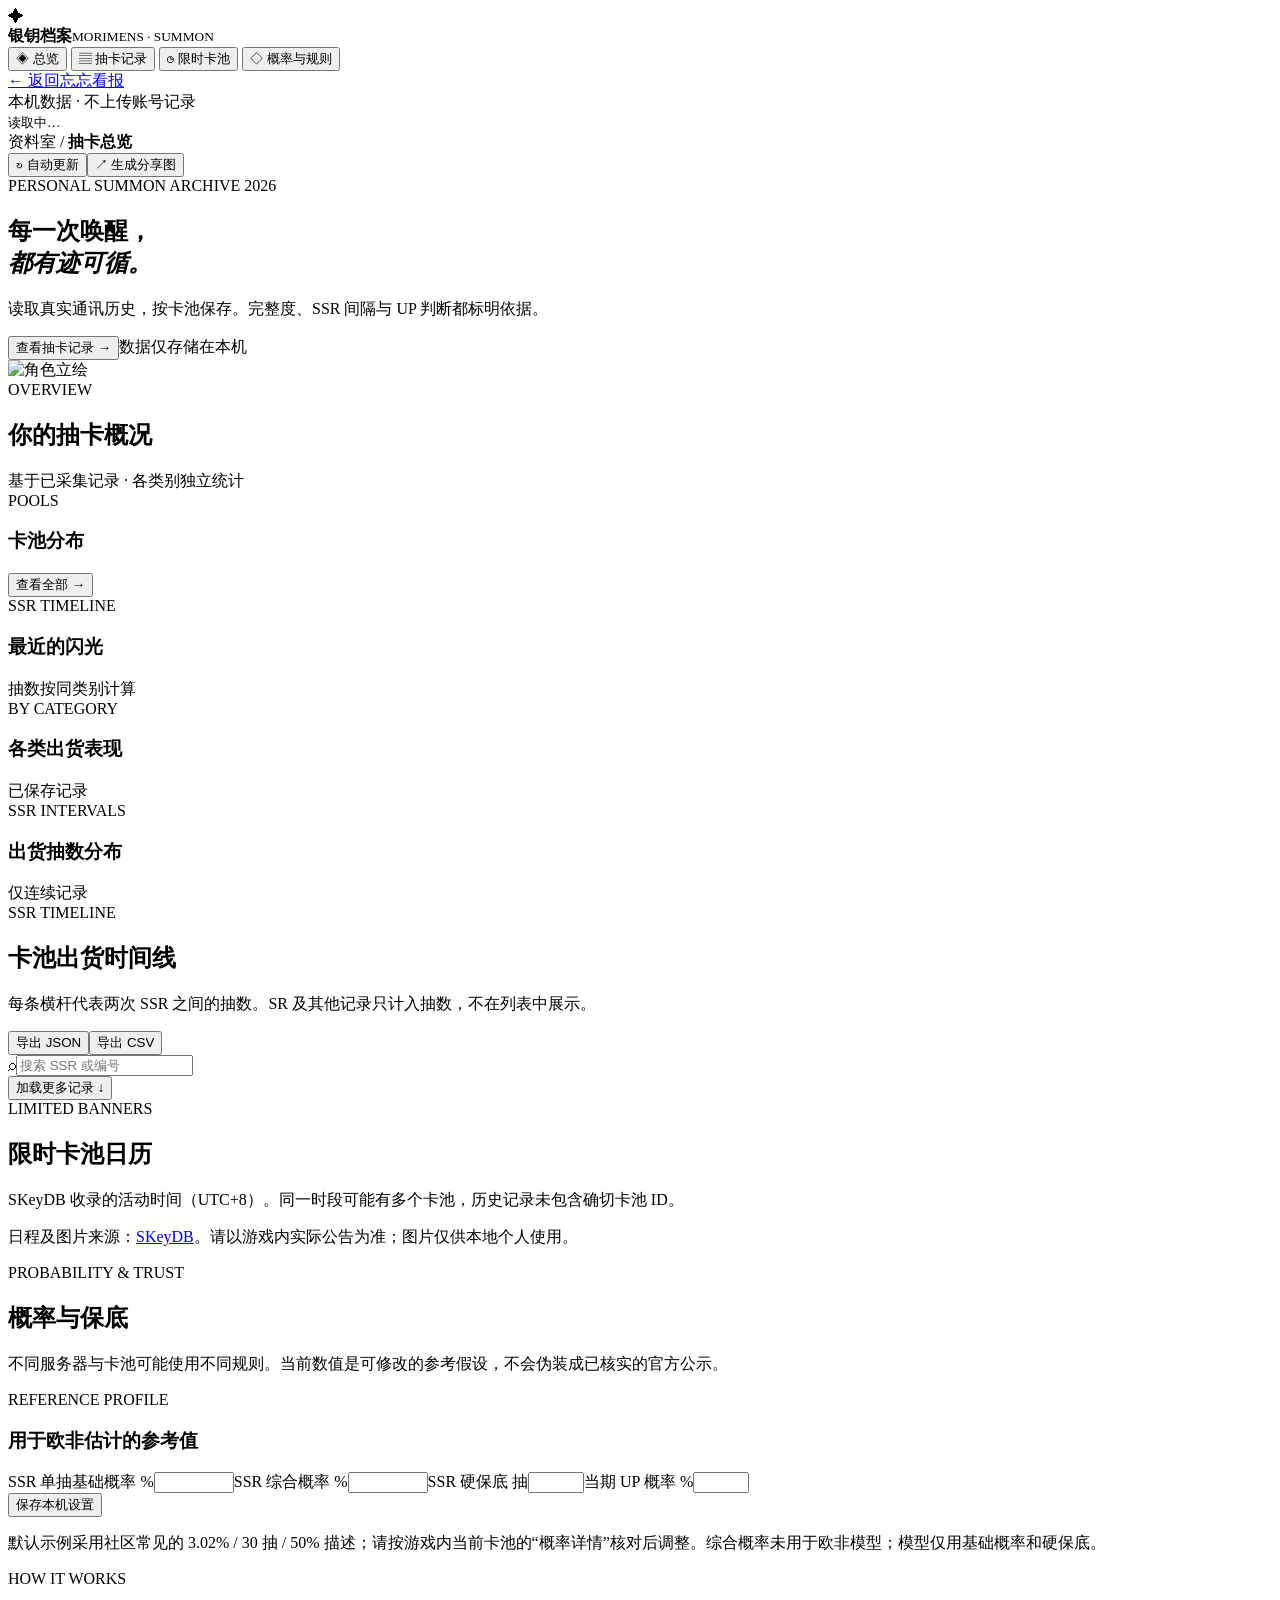
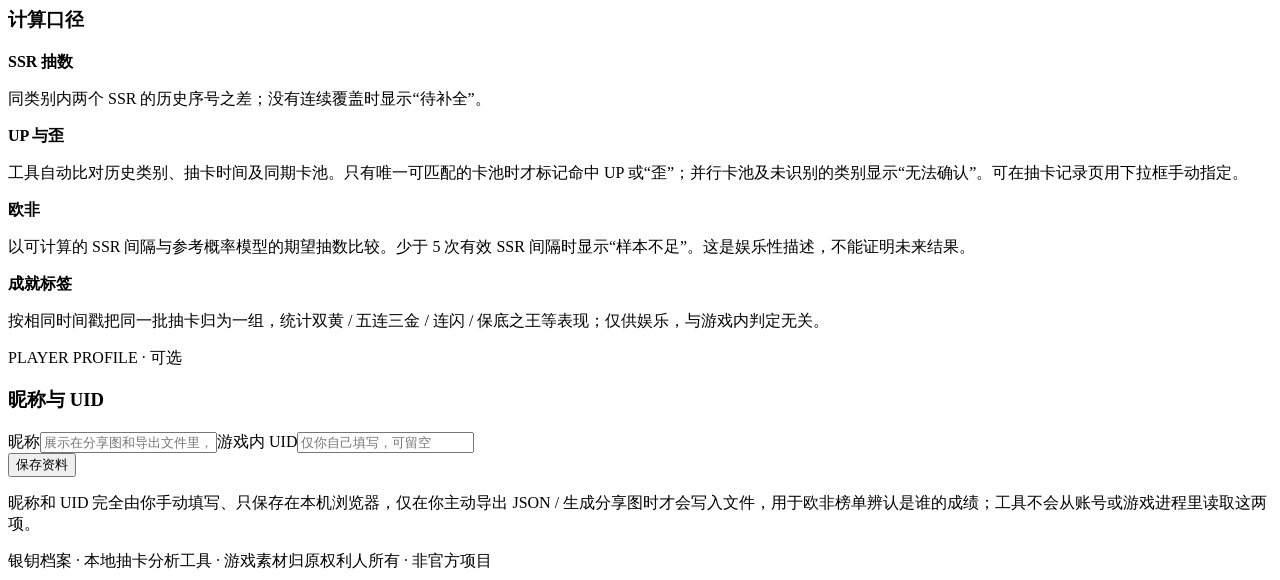
==== web/analyzer.html @ e72b0e45 "Add 忘忘看报 homepage, leaderboard, guide, and analyzer upgrades - New homepage (web/index.html) with fo" ====
<!doctype html>
<html lang="zh-CN">
<head>
  <meta charset="utf-8">
  <meta name="viewport" content="width=device-width, initial-scale=1">
  <meta name="theme-color" content="#101523">
  <title>银钥档案 · 忘却前夜抽卡分析</title>
  <link rel="stylesheet" href="/style.css">
</head>
<body>
  <div class="shell">
    <aside class="rail">
      <div class="brand"><span class="brand-mark">✦</span><div><strong>银钥档案</strong><small>MORIMENS · SUMMON</small></div></div>
      <nav aria-label="主导航">
        <button class="nav active" data-view="overview"><span>◈</span> 总览</button>
        <button class="nav" data-view="history"><span>▤</span> 抽卡记录</button>
        <button class="nav" data-view="banners"><span>◷</span> 限时卡池</button>
        <button class="nav" data-view="rules"><span>◇</span> 概率与规则</button>
      </nav>
      <a class="nav home-link" href="/index.html">← 返回忘忘看报</a>
      <div class="rail-bottom"><span class="status-dot"></span> 本机数据 · 不上传账号记录<br><small id="sync-time">读取中…</small></div>
    </aside>
    <main>
      <header class="topbar"><div class="crumb">资料室 <span>/</span> <b id="view-name">抽卡总览</b></div><div class="top-actions"><button class="ghost" id="refresh">↻ 自动更新</button><button class="primary" id="share">↗ 生成分享图</button></div></header>
      <section class="view active" id="overview">
        <div class="hero"><div class="hero-copy"><div class="eyebrow">PERSONAL SUMMON ARCHIVE <span class="line"></span> 2026</div><h1>每一次唤醒，<br><em>都有迹可循。</em></h1><p>读取真实通讯历史，按卡池保存。完整度、SSR 间隔与 UP 判断都标明依据。</p><div class="hero-actions"><button class="primary" id="go-history">查看抽卡记录 <span>→</span></button><span>数据仅存储在本机</span></div></div><div class="hero-art"><div class="halo"></div><img id="hero-portrait" alt="角色立绘"></div></div>
        <div class="notice" id="coverage-notice"></div>
        <div class="badge-row" id="achievement-badges"></div>
        <div class="section-head"><div><span class="kicker">OVERVIEW</span><h2>你的抽卡概况</h2></div><span class="subtle">基于已采集记录 · 各类别独立统计</span></div>
        <div class="stat-grid" id="stats"></div>
        <div class="dashboard-grid"><section class="panel"><div class="panel-head"><div><span class="kicker">POOLS</span><h3>卡池分布</h3></div><button class="text-button" data-target="history">查看全部 →</button></div><div id="pool-bars"></div></section><section class="panel"><div class="panel-head"><div><span class="kicker">SSR TIMELINE</span><h3>最近的闪光</h3></div><span class="subtle">抽数按同类别计算</span></div><div id="recent-ssr"></div></section></div>
        <div class="dashboard-grid"><section class="panel"><div class="panel-head"><div><span class="kicker">BY CATEGORY</span><h3>各类出货表现</h3></div><span class="subtle">已保存记录</span></div><div id="category-analysis"></div></section><section class="panel"><div class="panel-head"><div><span class="kicker">SSR INTERVALS</span><h3>出货抽数分布</h3></div><span class="subtle">仅连续记录</span></div><div id="interval-analysis"></div></section></div>
      </section>
      <section class="view" id="history">
        <div class="page-title"><div><span class="kicker">SSR TIMELINE</span><h1>卡池出货时间线</h1><p>每条横杆代表两次 SSR 之间的抽数。SR 及其他记录只计入抽数，不在列表中展示。</p></div><div class="export-row"><button class="ghost" id="export-json">导出 JSON</button><button class="ghost" id="export-csv">导出 CSV</button></div></div>
        <div class="filter-row"><div class="tabs" id="pool-tabs"></div><label class="search"><span>⌕</span><input id="search" placeholder="搜索 SSR 或编号"></label></div>
        <div class="history-summary" id="history-summary"></div>
        <div class="record-list" id="records"></div><button class="more" id="load-more">加载更多记录 ↓</button>
      </section>
      <section class="view" id="banners">
        <div class="page-title"><div><span class="kicker">LIMITED BANNERS</span><h1>限时卡池日历</h1><p>SKeyDB 收录的活动时间（UTC+8）。同一时段可能有多个卡池，历史记录未包含确切卡池 ID。</p></div></div>
        <div class="banner-grid" id="banner-grid"></div>
        <p class="source-note">日程及图片来源：<a href="https://github.com/dansa/SKeyDB" target="_blank" rel="noreferrer">SKeyDB</a>。请以游戏内实际公告为准；图片仅供本地个人使用。</p>
      </section>
      <section class="view" id="rules">
        <div class="page-title"><div><span class="kicker">PROBABILITY & TRUST</span><h1>概率与保底</h1><p>不同服务器与卡池可能使用不同规则。当前数值是可修改的参考假设，不会伪装成已核实的官方公示。</p></div></div>
        <div class="rules-grid"><section class="panel rule-panel"><span class="kicker">REFERENCE PROFILE</span><h3>用于欧非估计的参考值</h3><div class="field-grid"><label>SSR 单抽基础概率 <span>%</span><input id="base-rate" type="number" min="0.01" max="100" step="0.01"></label><label>SSR 综合概率 <span>%</span><input id="combined-rate" type="number" min="0.01" max="100" step="0.01"></label><label>SSR 硬保底 <span>抽</span><input id="hard-pity" type="number" min="1" max="500" step="1"></label><label>当期 UP 概率 <span>%</span><input id="up-rate" type="number" min="0" max="100" step="1"></label></div><button class="primary" id="save-rules">保存本机设置</button><p class="source-note">默认示例采用社区常见的 3.02% / 30 抽 / 50% 描述；请按游戏内当前卡池的“概率详情”核对后调整。综合概率未用于欧非模型；模型仅用基础概率和硬保底。</p></section><section class="panel"><span class="kicker">HOW IT WORKS</span><h3>计算口径</h3><div class="explain"><b>SSR 抽数</b><p>同类别内两个 SSR 的历史序号之差；没有连续覆盖时显示“待补全”。</p><b>UP 与歪</b><p>工具自动比对历史类别、抽卡时间及同期卡池。只有唯一可匹配的卡池时才标记命中 UP 或“歪”；并行卡池及未识别的类别显示“无法确认”。可在抽卡记录页用下拉框手动指定。</p><b>欧非</b><p>以可计算的 SSR 间隔与参考概率模型的期望抽数比较。少于 5 次有效 SSR 间隔时显示“样本不足”。这是娱乐性描述，不能证明未来结果。</p><b>成就标签</b><p>按相同时间戳把同一批抽卡归为一组，统计双黄 / 五连三金 / 连闪 / 保底之王等表现；仅供娱乐，与游戏内判定无关。</p></div></section></div>
        <div class="profile-panel"><section class="panel rule-panel"><span class="kicker">PLAYER PROFILE · 可选</span><h3>昵称与 UID</h3><div class="profile-row"><label>昵称<input id="profile-nickname" placeholder="展示在分享图和导出文件里，可留空"></label><label>游戏内 UID<input id="profile-uid" placeholder="仅你自己填写，可留空"></label></div><button class="primary" id="save-profile">保存资料</button><p class="source-note">昵称和 UID 完全由你手动填写、只保存在本机浏览器，仅在你主动导出 JSON / 生成分享图时才会写入文件，用于欧非榜单辨认是谁的成绩；工具不会从账号或游戏进程里读取这两项。</p></section></div>
      </section>
      <footer>银钥档案 · 本地抽卡分析工具 <span>·</span> 游戏素材归原权利人所有 <span>·</span> 非官方项目</footer>
    </main>
  </div>
  <div class="modal-overlay" id="update-modal" hidden><div class="update-modal" role="dialog" aria-modal="true" aria-labelledby="update-title"><button class="modal-close" id="close-update" aria-label="关闭">×</button><span class="kicker">DATA SYNC</span><h2 id="update-title">自动更新抽卡记录</h2><p class="modal-intro">工具会查询当前游戏会话并补取缺失页面，每页立即保存。如果本次登录材料已从内存释放，可先点击“等待重新登录”，再重启游戏一次；工具检测到新会话后会自动查询。</p><div class="progress-track"><div id="progress-fill"></div></div><div class="progress-line"><b id="progress-text">准备就绪</b><span id="progress-number">—</span></div><div class="progress-coverage" id="progress-coverage"></div><div class="progress-log" id="progress-log"></div><div class="modal-actions"><button class="ghost" id="cancel-update">关闭</button><button class="ghost" id="wait-update">等待重新登录</button><button class="primary" id="start-update">开始更新</button></div></div></div>
  <script src="/app.js" defer></script>
</body>
</html>
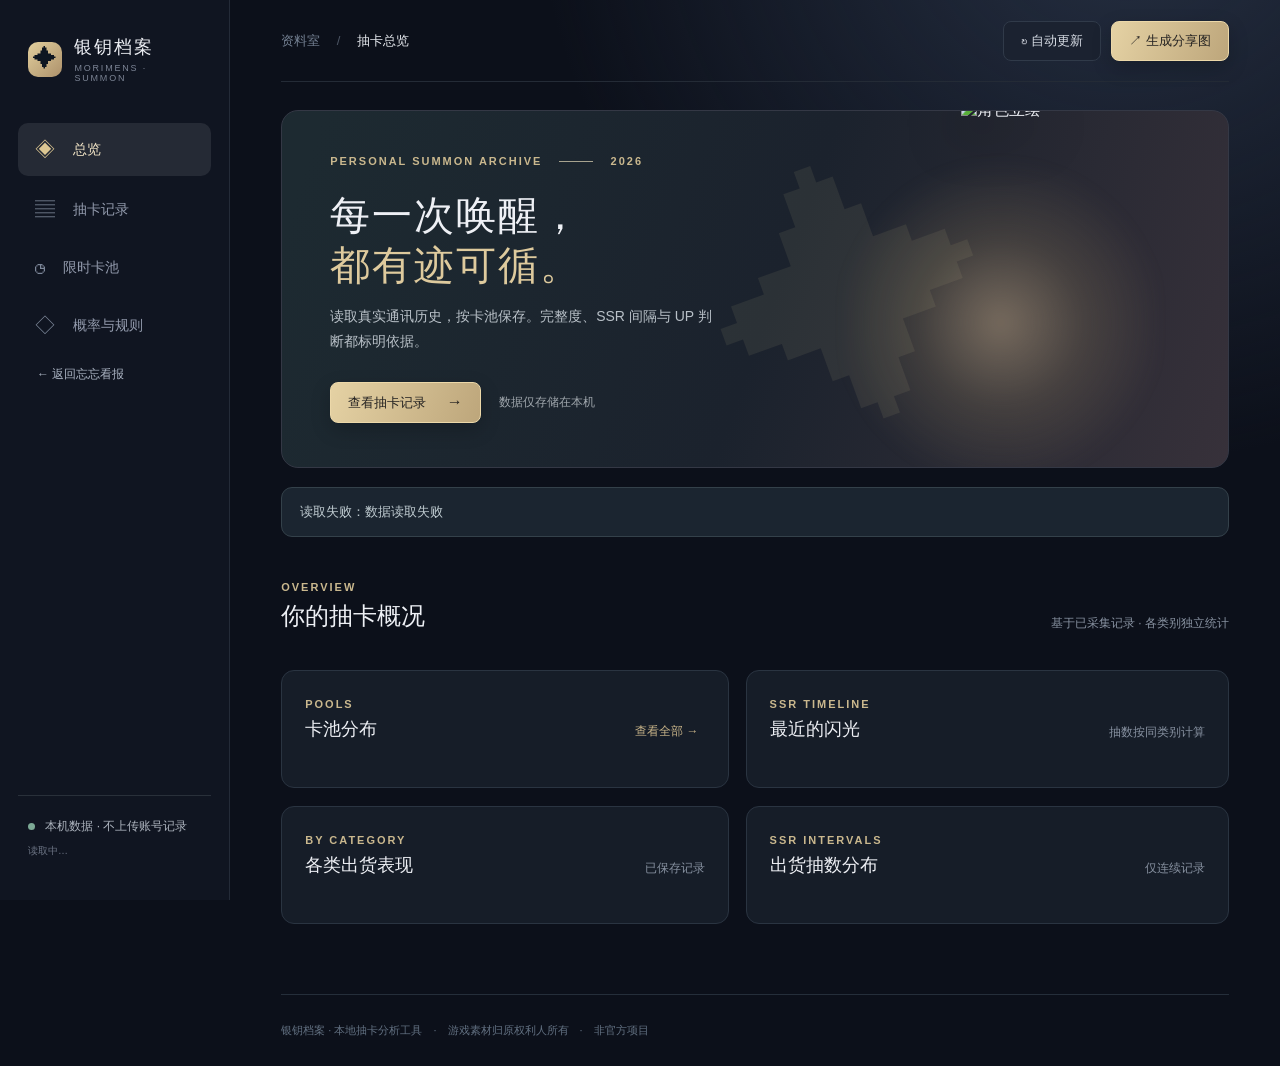
==== commit 61664fa6: "Fix unstyled GitHub Pages deployment; drop a line of copy GitHub Pages serves this repo at /morimens" ====
--- a/web/analyzer.html
+++ b/web/analyzer.html
@@ -4,8 +4,9 @@
   <meta charset="utf-8">
   <meta name="viewport" content="width=device-width, initial-scale=1">
   <meta name="theme-color" content="#101523">
+  <link rel="icon" href="data:image/svg+xml,%3Csvg xmlns=%27http://www.w3.org/2000/svg%27 viewBox=%270 0 32 32%27%3E%3Crect width=%2732%27 height=%2732%27 rx=%278%27 fill=%27%230e1621%27/%3E%3Ctext x=%2716%27 y=%2723%27 font-size=%2720%27 text-anchor=%27middle%27 fill=%27%23e2cf9d%27%3E%E2%9C%A6%3C/text%3E%3C/svg%3E">
   <title>银钥档案 · 忘却前夜抽卡分析</title>
-  <link rel="stylesheet" href="/style.css">
+  <link rel="stylesheet" href="style.css">
 </head>
 <body>
   <div class="shell">
@@ -17,7 +18,7 @@
         <button class="nav" data-view="banners"><span>◷</span> 限时卡池</button>
         <button class="nav" data-view="rules"><span>◇</span> 概率与规则</button>
       </nav>
-      <a class="nav home-link" href="/index.html">← 返回忘忘看报</a>
+      <a class="nav home-link" href="index.html">← 返回忘忘看报</a>
       <div class="rail-bottom"><span class="status-dot"></span> 本机数据 · 不上传账号记录<br><small id="sync-time">读取中…</small></div>
     </aside>
     <main>
@@ -51,6 +52,6 @@
     </main>
   </div>
   <div class="modal-overlay" id="update-modal" hidden><div class="update-modal" role="dialog" aria-modal="true" aria-labelledby="update-title"><button class="modal-close" id="close-update" aria-label="关闭">×</button><span class="kicker">DATA SYNC</span><h2 id="update-title">自动更新抽卡记录</h2><p class="modal-intro">工具会查询当前游戏会话并补取缺失页面，每页立即保存。如果本次登录材料已从内存释放，可先点击“等待重新登录”，再重启游戏一次；工具检测到新会话后会自动查询。</p><div class="progress-track"><div id="progress-fill"></div></div><div class="progress-line"><b id="progress-text">准备就绪</b><span id="progress-number">—</span></div><div class="progress-coverage" id="progress-coverage"></div><div class="progress-log" id="progress-log"></div><div class="modal-actions"><button class="ghost" id="cancel-update">关闭</button><button class="ghost" id="wait-update">等待重新登录</button><button class="primary" id="start-update">开始更新</button></div></div></div>
-  <script src="/app.js" defer></script>
+  <script src="app.js" defer></script>
 </body>
 </html>
--- a/web/style.css
+++ b/web/style.css
@@ -0,0 +1,79 @@
+:root{font-family:'Microsoft YaHei UI','PingFang SC','Segoe UI',sans-serif;color:#eef0f5;background:#0c101a;font-synthesis:none}*{box-sizing:border-box}body{margin:0;background:radial-gradient(circle at 88% -12%,#263043 0,transparent 36%),#0c101a}button,input{font:inherit}button{cursor:pointer}a{color:#c5b38d;text-decoration:none}.shell{min-height:100vh;display:grid;grid-template-columns:230px minmax(0,1fr)}.rail{background:#101521;border-right:1px solid #242b38;display:flex;flex-direction:column;padding:30px 18px;position:sticky;top:0;height:100vh}.brand{display:flex;align-items:center;gap:12px;padding:5px 10px 40px}.brand-mark{height:35px;width:35px;display:grid;place-items:center;color:#0e1621;background:linear-gradient(135deg,#e2cf9d,#ad916b);border-radius:10px;font-size:24px}.brand strong{font-size:18px;letter-spacing:2px}.brand small{display:block;color:#7d8596;font-size:9px;letter-spacing:1.8px;margin-top:4px}.rail nav{display:grid;gap:7px}.nav{width:100%;text-align:left;padding:13px 17px;border:0;border-radius:10px;background:transparent;color:#939bad;font-size:14px}.nav span{font-size:20px;vertical-align:-2px;margin-right:14px;color:#7c8799}.nav:hover,.nav.active{background:#252a35;color:#f1e4c6}.nav.active span{color:#ddc792}.rail-bottom{margin-top:auto;padding:18px 10px 8px;color:#adb4be;font-size:12px;line-height:2;border-top:1px solid #29303a}.rail-bottom small{color:#6c7484}.status-dot{display:inline-block;width:7px;height:7px;background:#7ca995;border-radius:50%;margin-right:7px}main{padding:0 clamp(24px,4vw,72px);min-width:0;max-width:1800px;width:100%}.topbar{height:82px;display:flex;justify-content:space-between;align-items:center;border-bottom:1px solid #242b36}.crumb{font-size:13px;color:#748092}.crumb span{margin:0 13px;color:#4d5665}.crumb b{color:#e5e8ed;font-weight:500}.top-actions,.export-row{display:flex;gap:10px}.ghost,.primary{border-radius:8px;padding:10px 17px;font-size:13px;font-weight:600}.ghost{background:#1b2230;color:#d8dde5;border:1px solid #303a49}.ghost:hover{border-color:#9b8a68}.primary{color:#252322;background:linear-gradient(110deg,#e5d2a4,#bda67b);border:1px solid #ecd8a9;box-shadow:0 7px 20px #0003}.primary:hover{filter:brightness(1.08)}.view{display:none;padding-bottom:20px}.view.active{display:block}.hero{min-height:358px;border:1px solid #343845;border-radius:17px;margin-top:28px;background:linear-gradient(110deg,#1d2a31 4%,#1b222d 52%,#37313a 100%);display:flex;position:relative;overflow:hidden}.hero:after{content:'✦';position:absolute;right:24%;top:34px;color:#c7b98b18;font-size:280px;transform:rotate(-20deg)}.hero-copy{padding:44px 0 38px 48px;z-index:2;width:62%}.eyebrow,.kicker{color:#cab88e;font-size:11px;letter-spacing:2px;font-weight:700}.eyebrow .line{display:inline-block;width:34px;height:1px;background:#a7a38f;margin:0 12px 3px}.hero h1{font-size:clamp(32px,3.1vw,52px);line-height:1.25;letter-spacing:2px;margin:24px 0 13px;font-weight:700}.hero h1 em{color:#deca9d;font-style:normal}.hero p{color:#b9c1c8;font-size:14px;line-height:1.8;max-width:390px}.hero-actions{display:flex;align-items:center;gap:18px;margin-top:27px}.hero-actions span{color:#a0a7ad;font-size:12px}.hero-actions .primary span{font-size:16px;color:inherit;margin-left:17px}.hero-art{position:absolute;right:5%;bottom:-22%;width:38%;height:125%;display:grid;place-items:end center}.hero-art .halo{position:absolute;inset:11% 7%;background:radial-gradient(circle,#bca48388 0,#ab946935 36%,transparent 70%);filter:blur(8px)}.hero-art img{height:100%;max-width:100%;object-fit:contain;position:relative;filter:drop-shadow(0 15px 25px #000a)}.notice{margin:19px 0 34px;background:#1b2530;border:1px solid #34414a;border-radius:11px;padding:13px 18px;color:#bfcbd0;font-size:13px;line-height:1.7}.notice b{color:#e6d39f}.section-head,.panel-head{display:flex;justify-content:space-between;align-items:end}.section-head{margin-bottom:20px}.section-head h2,.panel h3{margin:5px 0 0}.section-head h2{font-size:24px}.subtle{font-size:12px;color:#8791a0}.stat-grid{display:grid;grid-template-columns:repeat(4,1fr);gap:14px}.stat{background:#171e29;border:1px solid #2a3441;border-radius:13px;padding:21px 22px;min-height:136px}.stat .label{font-size:12px;color:#9aa5b5}.stat strong{display:block;font-size:30px;margin:10px 0 2px;letter-spacing:1px}.stat strong.gold{color:#e0c894}.stat small{font-size:11px;color:#7e8b9d}.dashboard-grid{display:grid;grid-template-columns:1fr 1.08fr;gap:17px;margin-top:18px}.panel{background:#161d28;border:1px solid #2a3441;border-radius:13px;padding:23px}.panel h3{font-size:18px}.panel-head{margin-bottom:23px}.text-button{background:none;border:0;color:#c7b388;font-size:12px}.pool-row{display:grid;grid-template-columns:105px 1fr 42px;gap:12px;align-items:center;margin:0 0 18px;font-size:12px;color:#b5bdc8}.pool-row .bar{height:9px;background:#29313d;border-radius:10px;overflow:hidden}.pool-row .fill{height:100%;border-radius:10px;background:linear-gradient(90deg,#ac9978,#e0cb9e)}.pool-row .fill.unknown{background:#687f91}.pool-row b{text-align:right;color:#e3e7eb}.ssr-mini{display:flex;align-items:center;gap:13px;padding:11px 0;border-top:1px solid #2a3340}.ssr-mini:first-child{border-top:0}.ssr-mini img,.record img{height:42px;width:42px;border-radius:8px;object-fit:cover;background:#2a3540}.ssr-mini .info{flex:1}.ssr-mini b{font-size:13px}.ssr-mini small{display:block;color:#8993a2;font-size:11px;margin-top:4px}.pill{font-size:11px;padding:5px 8px;border-radius:6px;background:#3b3340;color:#e1c693;white-space:nowrap}.pill.up{background:#2c443c;color:#a9dfc2}.pill.off{background:#4c2f3a;color:#f0a6b1}.pill.muted{background:#2b3340;color:#a7b0be}.page-title{display:flex;justify-content:space-between;align-items:end;margin:37px 0 26px;gap:20px}.page-title h1{font-size:33px;margin:8px 0}.page-title p{color:#98a4b0;font-size:13px;margin:0;line-height:1.6}.filter-row{display:flex;gap:15px;align-items:center;flex-wrap:wrap;border-bottom:1px solid #303843;padding-bottom:17px}.tabs{display:flex;gap:7px;flex-wrap:wrap}.tabs button{border:1px solid #313a46;color:#aeb6c1;background:#171f2a;border-radius:8px;padding:8px 12px;font-size:12px}.tabs button.active{background:#d3bf91;color:#202632;border-color:#d3bf91}.search{display:flex;align-items:center;gap:7px;padding:8px 11px;border:1px solid #303a46;background:#171f2a;border-radius:8px;margin-left:auto}.search span{font-size:18px;color:#a3afbe}.search input{border:0;outline:0;background:none;color:#f0f2f5;width:190px;font-size:12px}.check{white-space:nowrap;color:#aeb7c2;font-size:12px}.check input{accent-color:#c7b387}.history-summary{display:flex;gap:16px;color:#9ba7b4;font-size:12px;margin:18px 0}.history-summary b{color:#e6d29f}.record-list{display:grid;gap:9px}.record{background:#171e29;border:1px solid #2a3440;border-radius:10px;padding:13px 17px;display:flex;align-items:center;gap:14px}.record.ssr{border-color:#665840;background:linear-gradient(100deg,#262833,#181f2a 65%)}.record .record-name{min-width:125px;flex:1}.record .record-name b{display:block;font-size:14px}.record .record-name small{display:block;font-size:11px;color:#8995a3;margin-top:4px}.record .record-meta{font-size:12px;color:#9ca8b5;min-width:155px}.record .record-meta b{color:#dec895}.record .record-date{font-size:11px;color:#8e99a6;min-width:138px;text-align:right}.record select{background:#232d3a;border:1px solid #3d4854;border-radius:7px;color:#d4dce5;font-size:11px;padding:6px;max-width:178px}.more{display:block;margin:22px auto;padding:10px 30px;border:1px solid #39424e;border-radius:8px;background:#1c2430;color:#c7ced6}.more[hidden]{display:none}.banner-grid{display:grid;grid-template-columns:repeat(3,minmax(0,1fr));gap:14px}.banner-card{background:#171e29;border:1px solid #2e3745;border-radius:13px;padding:20px;min-height:173px}.banner-card.live{border-color:#9d8765;background:linear-gradient(120deg,#292a2f,#171e29 80%)}.banner-card .banner-top{display:flex;justify-content:space-between;align-items:center}.banner-card h3{font-size:17px;margin:14px 0 8px}.banner-card p{font-size:12px;color:#aab5c0;margin:5px 0;line-height:1.5}.banner-card .dates{color:#ddc79a;font-size:12px;margin-top:15px}.banner-card .duration{font-size:11px;color:#8b99aa;margin-top:5px}.source-note{color:#8491a0;font-size:12px;line-height:1.7;margin-top:19px}.rules-grid{display:grid;grid-template-columns:1.1fr .9fr;gap:16px}.rule-panel h3{margin-bottom:21px}.field-grid{display:grid;grid-template-columns:1fr 1fr;gap:17px}.field-grid label{font-size:12px;color:#acb7c4;position:relative}.field-grid label span{float:right}.field-grid input{display:block;width:100%;background:#202936;border:1px solid #3a4551;border-radius:8px;color:#eee;padding:11px;margin-top:8px}.rule-panel .primary{margin-top:23px}.explain b{font-size:13px;color:#e5cf9e}.explain p{font-size:12px;color:#a3afbd;line-height:1.75;margin:8px 0 18px}footer{border-top:1px solid #252e3a;color:#627081;font-size:11px;padding:28px 0;margin-top:50px}footer span{margin:0 8px}.empty{color:#8693a3;font-size:13px;padding:26px 0}
+.home-link{display:block;margin:4px 2px 18px;padding:10px 17px;font-size:12px;color:#aab3c2}
+.home-link:hover{color:#e6d39f}
+.row-controls{display:flex;align-items:center;gap:10px}
+.row-controls input[type=checkbox]{width:16px;height:16px;accent-color:#c7b387;cursor:pointer}
+.row-controls select{background:#232d3a;border:1px solid #3d4854;border-radius:7px;color:#d4dce5;font-size:11px;padding:6px 8px;max-width:150px}
+.ssr-row.excluded{opacity:.42}
+.ssr-row.excluded .ssr-row-top b:after{content:' (已排除)';color:#8691a0;font-weight:400;font-size:11px}
+.badge-row{display:flex;flex-wrap:wrap;gap:9px;margin:14px 0 6px}
+.badge{display:inline-flex;align-items:center;gap:6px;padding:8px 14px;border-radius:999px;background:linear-gradient(110deg,#3a2f22,#241d16);border:1px solid #6a5636;color:#f0d9a0;font-size:12px;font-weight:600}
+.badge span{font-size:14px}
+.profile-panel{margin-top:16px}
+.profile-row{display:grid;grid-template-columns:1fr 1fr;gap:17px;margin-bottom:14px}
+.profile-row label{font-size:12px;color:#acb7c4}
+.profile-row input{display:block;width:100%;background:#202936;border:1px solid #3a4551;border-radius:8px;color:#eee;padding:11px;margin-top:8px}
+/* ---- 忘忘看报 homepage ---- */
+body.site-home,body.site-board,body.site-guide{background:#0c101a}
+.site-shell{max-width:1180px;margin:0 auto;padding:0 clamp(20px,4vw,48px) 60px}
+.site-top{display:flex;align-items:center;justify-content:space-between;padding:30px 0 10px}
+.site-brand{display:flex;align-items:center;gap:12px}
+.site-brand .brand-mark{height:38px;width:38px;display:grid;place-items:center;color:#0e1621;background:linear-gradient(135deg,#e2cf9d,#ad916b);border-radius:11px;font-size:24px}
+.site-brand strong{font-size:19px;letter-spacing:2px;display:block}
+.site-brand small{color:#7d8596;font-size:10px;letter-spacing:1.6px}
+.site-nav{display:flex;gap:22px;font-size:13px}
+.site-nav a{color:#9aa5b5}
+.site-nav a:hover,.site-nav a.active{color:#e6d39f}
+.site-hero{margin-top:26px;padding:56px 50px;border-radius:20px;border:1px solid #343845;background:linear-gradient(120deg,#1d2a31 0,#1b222d 55%,#37313a 100%);position:relative;overflow:hidden}
+.site-hero:after{content:'✦';position:absolute;right:6%;top:-10px;color:#c7b98b18;font-size:260px;transform:rotate(-18deg)}
+.site-hero .eyebrow{color:#cab88e;font-size:12px;letter-spacing:3px;font-weight:700}
+.site-hero h1{font-size:clamp(30px,4vw,48px);margin:18px 0 14px;line-height:1.3}
+.site-hero h1 em{color:#deca9d;font-style:normal}
+.site-hero p{color:#b9c1c8;font-size:14px;line-height:1.85;max-width:620px;position:relative;z-index:2}
+.card-grid{display:grid;grid-template-columns:repeat(2,1fr);gap:18px;margin-top:34px}
+.entry-card{background:#161d28;border:1px solid #2a3441;border-radius:16px;padding:28px;display:flex;flex-direction:column;gap:14px;transition:border-color .15s}
+.entry-card:hover{border-color:#9b8a68}
+.entry-card .entry-icon{height:46px;width:46px;border-radius:12px;display:grid;place-items:center;font-size:22px;background:linear-gradient(135deg,#e2cf9d,#ad916b);color:#1a1510}
+.entry-card h3{margin:0;font-size:19px}
+.entry-card p{margin:0;color:#9aa5b5;font-size:13px;line-height:1.7;flex:1}
+.entry-card .entry-action{align-self:flex-start;border-radius:8px;padding:10px 18px;font-size:13px;font-weight:600;color:#252322;background:linear-gradient(110deg,#e5d2a4,#bda67b);border:1px solid #ecd8a9}
+.entry-card .entry-action.ghost{color:#d8dde5;background:#1b2230;border:1px solid #303a49}
+.privacy-band{margin-top:40px;padding:24px 28px;border-radius:14px;border:1px solid #34414a;background:#141a24;display:flex;gap:18px;align-items:flex-start}
+.privacy-band .mark{font-size:26px;color:#9fd8b2}
+.privacy-band h3{margin:0 0 8px;font-size:15px;color:#e6d39f}
+.privacy-band p{margin:0;color:#b9c3cc;font-size:13px;line-height:1.8}
+.site-footer{margin-top:50px;color:#627081;font-size:11px;border-top:1px solid #252e3a;padding:26px 0}
+.import-drop{border:1px dashed #3a4551;border-radius:14px;padding:34px;text-align:center;color:#9aa5b5;font-size:13px;margin-top:16px}
+.import-drop input{display:none}
+.import-drop label{display:inline-block;padding:10px 20px;border-radius:8px;background:linear-gradient(110deg,#e5d2a4,#bda67b);color:#252322;font-weight:600;cursor:pointer;margin-top:12px}
+/* ---- 榜单 leaderboard ---- */
+.board-toolbar{display:flex;gap:14px;align-items:center;margin:26px 0;flex-wrap:wrap}
+.board-table{width:100%;border-collapse:collapse;margin-top:18px;background:#161d28;border:1px solid #2a3441;border-radius:14px;overflow:hidden}
+.board-table th,.board-table td{padding:14px 16px;text-align:left;font-size:13px;border-bottom:1px solid #232c38}
+.board-table th{color:#9aa5b5;font-size:11px;letter-spacing:1px;text-transform:uppercase;background:#141a24}
+.board-table tr:last-child td{border-bottom:0}
+.board-table td.rank{font-weight:700;color:#e0c894;width:60px}
+.board-table td.rank.top1{color:#ffd77a}
+.board-table td.player b{display:block}
+.board-table td.player small{color:#8993a2}
+.board-table .tagcell{display:flex;flex-wrap:wrap;gap:6px}
+.board-table .tagcell span{background:#242c38;border-radius:999px;padding:4px 9px;font-size:11px;color:#cdd6e0}
+.board-empty{padding:40px;text-align:center;color:#8693a3;border:1px dashed #303a46;border-radius:14px;margin-top:20px}
+.board-remove{background:none;border:0;color:#a0a7ad;cursor:pointer;font-size:12px}
+.board-remove:hover{color:#f0a6b1}
+/* ---- 教程 guide ---- */
+.guide-body{margin-top:26px;display:grid;gap:20px}
+.guide-section{background:#161d28;border:1px solid #2a3441;border-radius:14px;padding:26px 30px}
+.guide-section h2{margin-top:0;font-size:19px;color:#f0d9a0}
+.guide-section h3{font-size:14px;color:#dec895;margin:18px 0 6px}
+.guide-section p,.guide-section li{color:#b9c3cc;font-size:13px;line-height:1.85}
+.guide-section ol,.guide-section ul{margin:6px 0 14px;padding-left:22px}
+.guide-section code{background:#232c38;border-radius:5px;padding:2px 6px;font-size:12px;color:#e6d29f}
+.guide-section pre{background:#10151e;border:1px solid #2a3441;border-radius:10px;padding:14px 16px;overflow-x:auto}
+.guide-section pre code{background:none;padding:0}
+@media(max-width:860px){.card-grid{grid-template-columns:1fr}.profile-row{grid-template-columns:1fr}.site-hero{padding:34px 26px}}
+@media(max-width:1050px){.shell{grid-template-columns:72px minmax(0,1fr)}.rail{padding:25px 9px}.brand{padding:0 8px 35px}.brand div,.nav{font-size:0}.nav{padding:10px;text-align:center}.nav span{font-size:22px;margin:0}.rail-bottom{font-size:0}.rail-bottom small{display:none}.stat-grid{grid-template-columns:repeat(2,1fr)}.banner-grid{grid-template-columns:repeat(2,1fr)}}
+@media(max-width:700px){.shell{display:block}.rail{position:static;width:100%;height:auto;display:flex;flex-direction:row;align-items:center;padding:10px 15px}.brand{padding:0}.brand div{display:block}.brand strong{font-size:14px}.brand small{font-size:8px}.rail nav{display:flex;margin-left:auto}.nav{width:38px}.rail-bottom{display:none}main{padding:0 15px}.topbar{height:65px}.top-actions .ghost{display:none}.top-actions .primary{padding:8px 10px}.hero{min-height:310px}.hero-copy{padding:30px 18px;width:76%}.hero h1{font-size:31px}.hero p{font-size:12px}.hero-art{right:-17%;width:53%;opacity:.65}.stat-grid,.dashboard-grid,.rules-grid,.banner-grid{grid-template-columns:1fr}.stat-grid{grid-template-columns:repeat(2,1fr)}.stat{padding:15px;min-height:120px}.stat strong{font-size:26px}.page-title{display:block}.export-row{margin-top:18px}.record{flex-wrap:wrap}.record .record-date{margin-left:55px;text-align:left}.record .record-meta{min-width:auto}.search{margin-left:0}.filter-row{gap:10px}}
+[hidden]{display:none!important}.ssr-row{display:flex;align-items:center;gap:16px;padding:17px 20px;background:#171f2a;border:1px solid #34404e;border-radius:12px}.ssr-row img,.ssr-row .placeholder{width:64px;height:64px;flex:0 0 64px;object-fit:cover;border-radius:9px;background:#29333f}.ssr-row-body{flex:1;min-width:0}.ssr-row-top{display:flex;justify-content:space-between;align-items:center;gap:12px}.ssr-row-top b{font-size:16px}.ssr-row-top small{display:block;color:#91a0ae;font-size:11px;margin-top:4px;white-space:nowrap;overflow:hidden;text-overflow:ellipsis}.draw-track{height:34px;background:#293340;border-radius:7px;margin-top:13px;overflow:hidden}.draw-fill{height:100%;min-width:100px;border-radius:7px;display:flex;align-items:center;padding:0 13px;color:#102124;white-space:nowrap;transition:width .25s ease}.draw-fill strong{font-size:17px}.draw-fill.lucky{background:linear-gradient(90deg,#2bd2a1,#6be2b8)}.draw-fill.normal{background:linear-gradient(90deg,#b9caa4,#dcdaa1)}.draw-fill.late{background:linear-gradient(90deg,#e5bf7e,#e7a4a2)}.draw-fill.unknown{background:#6b788a;color:#fff}.pity-now{display:flex;align-items:center;gap:14px;background:#20352f;border:1px solid #39705e;border-radius:12px;padding:17px 20px}.pity-icon{display:grid;place-items:center;height:54px;width:54px;background:#335144;border-radius:9px;color:#8ae2b5;font-size:28px}.pity-now div:nth-child(2){flex:1}.pity-now b{font-size:16px}.pity-now small{display:block;color:#a7bfaf;font-size:11px;margin-top:5px}.pity-now>span{color:#8ae2b5;font-size:12px}.modal-overlay{position:fixed;inset:0;z-index:20;background:#05080dcc;display:grid;place-items:center;padding:18px}.update-modal{position:relative;background:#17202c;border:1px solid #596055;border-radius:17px;width:min(620px,100%);padding:30px;box-shadow:0 30px 80px #0009}.update-modal h2{margin:9px 0 12px;font-size:27px}.modal-intro{color:#b4bfca;font-size:13px;line-height:1.8}.modal-close{position:absolute;right:18px;top:12px;border:0;background:none;color:#9ca9b6;font-size:28px}.progress-track{height:12px;background:#303c49;border-radius:20px;overflow:hidden;margin:25px 0 10px}.progress-track div{height:100%;width:0;background:linear-gradient(90deg,#3acb9d,#dfce9c);transition:width .3s}.progress-line{display:flex;justify-content:space-between;gap:12px;color:#e9eee9;font-size:13px}.progress-line span{white-space:nowrap;color:#d5ca9f}.progress-coverage{color:#8fa1ad;font-size:11px;line-height:1.7;margin-top:16px}.progress-log{margin-top:16px;background:#101925;border:1px solid #303b47;border-radius:9px;padding:12px;color:#9eabb8;font-size:11px;line-height:1.8;min-height:57px;max-height:110px;overflow:auto}.modal-actions{display:flex;justify-content:flex-end;gap:9px;margin-top:20px}.modal-actions button:disabled{opacity:.5;cursor:wait}@media(max-width:700px){.ssr-row{padding:12px;gap:10px}.ssr-row img,.ssr-row .placeholder{width:48px;height:48px;flex-basis:48px}.ssr-row-top b{font-size:14px}.ssr-row-top small{max-width:210px}.draw-track{height:30px}.draw-fill strong{font-size:14px}.history-summary{flex-wrap:wrap}.update-modal{padding:23px}.progress-line{display:block}.progress-line span{display:block;margin-top:7px}}
+@media(max-width:700px){.top-actions #refresh{display:inline-block;padding:8px 9px;font-size:11px}.top-actions #share{display:none}}
+.stat-grid{grid-template-columns:repeat(3,minmax(0,1fr))}.category-row{display:grid;grid-template-columns:115px minmax(0,1fr) 75px;gap:10px;padding:12px 0;border-top:1px solid #2a3340;align-items:center;font-size:12px}.category-row:first-child{border-top:0}.category-row span{color:#96a4b2}.category-row strong{text-align:right;color:#dfc996}.interval-row{display:grid;grid-template-columns:86px minmax(0,1fr) 26px;gap:12px;align-items:center;margin:14px 0;font-size:12px;color:#b5bdc8}.interval-row .bar{height:11px;background:#29313d;border-radius:9px;overflow:hidden}.interval-row .fill{height:100%;background:linear-gradient(90deg,#36c79b,#d9cc9c);border-radius:9px}.interval-row b{text-align:right;color:#e3e7eb}.analysis-note{font-size:11px;color:#81909f;line-height:1.6;margin:17px 0 0}.english-title{font-size:11px!important;color:#768594!important;margin-top:-2px!important}@media(max-width:1050px){.stat-grid{grid-template-columns:repeat(2,minmax(0,1fr))}}@media(max-width:700px){.category-row{grid-template-columns:95px 1fr 66px;gap:6px;font-size:11px}.stat-grid{grid-template-columns:repeat(2,minmax(0,1fr))}}
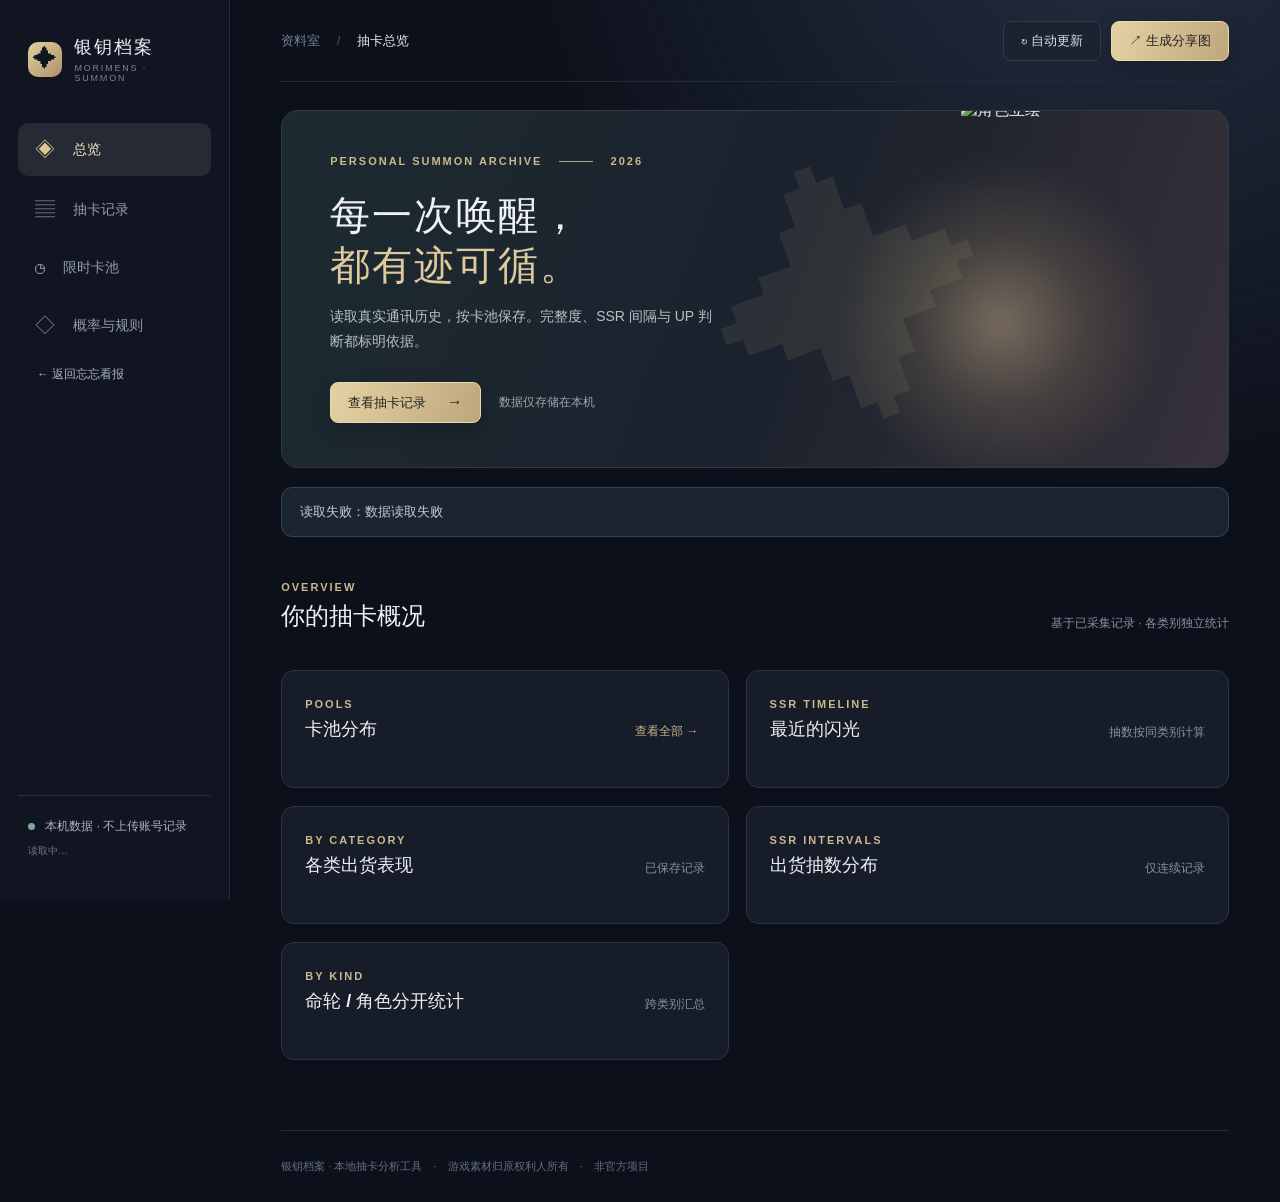
==== commit b46a8cb5: "Link update button to guide, split wheel/character stats, client-side banner tagging - "自动更新" button" ====
--- a/web/analyzer.html
+++ b/web/analyzer.html
@@ -31,6 +31,7 @@
         <div class="stat-grid" id="stats"></div>
         <div class="dashboard-grid"><section class="panel"><div class="panel-head"><div><span class="kicker">POOLS</span><h3>卡池分布</h3></div><button class="text-button" data-target="history">查看全部 →</button></div><div id="pool-bars"></div></section><section class="panel"><div class="panel-head"><div><span class="kicker">SSR TIMELINE</span><h3>最近的闪光</h3></div><span class="subtle">抽数按同类别计算</span></div><div id="recent-ssr"></div></section></div>
         <div class="dashboard-grid"><section class="panel"><div class="panel-head"><div><span class="kicker">BY CATEGORY</span><h3>各类出货表现</h3></div><span class="subtle">已保存记录</span></div><div id="category-analysis"></div></section><section class="panel"><div class="panel-head"><div><span class="kicker">SSR INTERVALS</span><h3>出货抽数分布</h3></div><span class="subtle">仅连续记录</span></div><div id="interval-analysis"></div></section></div>
+        <div class="dashboard-grid"><section class="panel"><div class="panel-head"><div><span class="kicker">BY KIND</span><h3>命轮 / 角色分开统计</h3></div><span class="subtle">跨类别汇总</span></div><div id="kind-analysis"></div></section></div>
       </section>
       <section class="view" id="history">
         <div class="page-title"><div><span class="kicker">SSR TIMELINE</span><h1>卡池出货时间线</h1><p>每条横杆代表两次 SSR 之间的抽数。SR 及其他记录只计入抽数，不在列表中展示。</p></div><div class="export-row"><button class="ghost" id="export-json">导出 JSON</button><button class="ghost" id="export-csv">导出 CSV</button></div></div>
@@ -42,6 +43,17 @@
         <div class="page-title"><div><span class="kicker">LIMITED BANNERS</span><h1>限时卡池日历</h1><p>SKeyDB 收录的活动时间（UTC+8）。同一时段可能有多个卡池，历史记录未包含确切卡池 ID。</p></div></div>
         <div class="banner-grid" id="banner-grid"></div>
         <p class="source-note">日程及图片来源：<a href="https://github.com/dansa/SKeyDB" target="_blank" rel="noreferrer">SKeyDB</a>。请以游戏内实际公告为准；图片仅供本地个人使用。</p>
+        <div class="section-head" style="margin:38px 0 16px"><div><span class="kicker">CUSTOM · 本机</span><h2>自定义卡池</h2></div><span class="subtle">用于手动标记「抽卡记录」页里无法自动判定的 SSR</span></div>
+        <p class="source-note">在没有官方卡池日历（例如网页导入模式）时，自己把见过的卡池和 UP 名单记下来，就能在「抽卡记录」页手动给每条 SSR 选择命中的卡池。只保存在本机浏览器，也会一并写进导出的 JSON。</p>
+        <div class="custom-banner-form">
+          <label>卡池名称<input id="cb-name" placeholder="例如：三相衡生"></label>
+          <label>类型<select id="cb-kind"><option value="character">角色</option><option value="wheel">命轮</option><option value="both">不限</option></select></label>
+          <label>UP 名单（用 / 或 , 分隔）<input id="cb-featured" placeholder="例如：潘狄娅 / 庞托斯"></label>
+          <label>开始时间（可选，UTC+8）<input id="cb-start" placeholder="2026/07/20 12:00"></label>
+          <label>结束时间（可选，UTC+8）<input id="cb-end" placeholder="2026/08/03 11:59"></label>
+          <button class="primary" id="cb-add">添加卡池</button>
+        </div>
+        <div id="custom-banner-list"></div>
       </section>
       <section class="view" id="rules">
         <div class="page-title"><div><span class="kicker">PROBABILITY & TRUST</span><h1>概率与保底</h1><p>不同服务器与卡池可能使用不同规则。当前数值是可修改的参考假设，不会伪装成已核实的官方公示。</p></div></div>
--- a/web/style.css
+++ b/web/style.css
@@ -1,4 +1,4 @@
-:root{font-family:'Microsoft YaHei UI','PingFang SC','Segoe UI',sans-serif;color:#eef0f5;background:#0c101a;font-synthesis:none}*{box-sizing:border-box}body{margin:0;background:radial-gradient(circle at 88% -12%,#263043 0,transparent 36%),#0c101a}button,input{font:inherit}button{cursor:pointer}a{color:#c5b38d;text-decoration:none}.shell{min-height:100vh;display:grid;grid-template-columns:230px minmax(0,1fr)}.rail{background:#101521;border-right:1px solid #242b38;display:flex;flex-direction:column;padding:30px 18px;position:sticky;top:0;height:100vh}.brand{display:flex;align-items:center;gap:12px;padding:5px 10px 40px}.brand-mark{height:35px;width:35px;display:grid;place-items:center;color:#0e1621;background:linear-gradient(135deg,#e2cf9d,#ad916b);border-radius:10px;font-size:24px}.brand strong{font-size:18px;letter-spacing:2px}.brand small{display:block;color:#7d8596;font-size:9px;letter-spacing:1.8px;margin-top:4px}.rail nav{display:grid;gap:7px}.nav{width:100%;text-align:left;padding:13px 17px;border:0;border-radius:10px;background:transparent;color:#939bad;font-size:14px}.nav span{font-size:20px;vertical-align:-2px;margin-right:14px;color:#7c8799}.nav:hover,.nav.active{background:#252a35;color:#f1e4c6}.nav.active span{color:#ddc792}.rail-bottom{margin-top:auto;padding:18px 10px 8px;color:#adb4be;font-size:12px;line-height:2;border-top:1px solid #29303a}.rail-bottom small{color:#6c7484}.status-dot{display:inline-block;width:7px;height:7px;background:#7ca995;border-radius:50%;margin-right:7px}main{padding:0 clamp(24px,4vw,72px);min-width:0;max-width:1800px;width:100%}.topbar{height:82px;display:flex;justify-content:space-between;align-items:center;border-bottom:1px solid #242b36}.crumb{font-size:13px;color:#748092}.crumb span{margin:0 13px;color:#4d5665}.crumb b{color:#e5e8ed;font-weight:500}.top-actions,.export-row{display:flex;gap:10px}.ghost,.primary{border-radius:8px;padding:10px 17px;font-size:13px;font-weight:600}.ghost{background:#1b2230;color:#d8dde5;border:1px solid #303a49}.ghost:hover{border-color:#9b8a68}.primary{color:#252322;background:linear-gradient(110deg,#e5d2a4,#bda67b);border:1px solid #ecd8a9;box-shadow:0 7px 20px #0003}.primary:hover{filter:brightness(1.08)}.view{display:none;padding-bottom:20px}.view.active{display:block}.hero{min-height:358px;border:1px solid #343845;border-radius:17px;margin-top:28px;background:linear-gradient(110deg,#1d2a31 4%,#1b222d 52%,#37313a 100%);display:flex;position:relative;overflow:hidden}.hero:after{content:'✦';position:absolute;right:24%;top:34px;color:#c7b98b18;font-size:280px;transform:rotate(-20deg)}.hero-copy{padding:44px 0 38px 48px;z-index:2;width:62%}.eyebrow,.kicker{color:#cab88e;font-size:11px;letter-spacing:2px;font-weight:700}.eyebrow .line{display:inline-block;width:34px;height:1px;background:#a7a38f;margin:0 12px 3px}.hero h1{font-size:clamp(32px,3.1vw,52px);line-height:1.25;letter-spacing:2px;margin:24px 0 13px;font-weight:700}.hero h1 em{color:#deca9d;font-style:normal}.hero p{color:#b9c1c8;font-size:14px;line-height:1.8;max-width:390px}.hero-actions{display:flex;align-items:center;gap:18px;margin-top:27px}.hero-actions span{color:#a0a7ad;font-size:12px}.hero-actions .primary span{font-size:16px;color:inherit;margin-left:17px}.hero-art{position:absolute;right:5%;bottom:-22%;width:38%;height:125%;display:grid;place-items:end center}.hero-art .halo{position:absolute;inset:11% 7%;background:radial-gradient(circle,#bca48388 0,#ab946935 36%,transparent 70%);filter:blur(8px)}.hero-art img{height:100%;max-width:100%;object-fit:contain;position:relative;filter:drop-shadow(0 15px 25px #000a)}.notice{margin:19px 0 34px;background:#1b2530;border:1px solid #34414a;border-radius:11px;padding:13px 18px;color:#bfcbd0;font-size:13px;line-height:1.7}.notice b{color:#e6d39f}.section-head,.panel-head{display:flex;justify-content:space-between;align-items:end}.section-head{margin-bottom:20px}.section-head h2,.panel h3{margin:5px 0 0}.section-head h2{font-size:24px}.subtle{font-size:12px;color:#8791a0}.stat-grid{display:grid;grid-template-columns:repeat(4,1fr);gap:14px}.stat{background:#171e29;border:1px solid #2a3441;border-radius:13px;padding:21px 22px;min-height:136px}.stat .label{font-size:12px;color:#9aa5b5}.stat strong{display:block;font-size:30px;margin:10px 0 2px;letter-spacing:1px}.stat strong.gold{color:#e0c894}.stat small{font-size:11px;color:#7e8b9d}.dashboard-grid{display:grid;grid-template-columns:1fr 1.08fr;gap:17px;margin-top:18px}.panel{background:#161d28;border:1px solid #2a3441;border-radius:13px;padding:23px}.panel h3{font-size:18px}.panel-head{margin-bottom:23px}.text-button{background:none;border:0;color:#c7b388;font-size:12px}.pool-row{display:grid;grid-template-columns:105px 1fr 42px;gap:12px;align-items:center;margin:0 0 18px;font-size:12px;color:#b5bdc8}.pool-row .bar{height:9px;background:#29313d;border-radius:10px;overflow:hidden}.pool-row .fill{height:100%;border-radius:10px;background:linear-gradient(90deg,#ac9978,#e0cb9e)}.pool-row .fill.unknown{background:#687f91}.pool-row b{text-align:right;color:#e3e7eb}.ssr-mini{display:flex;align-items:center;gap:13px;padding:11px 0;border-top:1px solid #2a3340}.ssr-mini:first-child{border-top:0}.ssr-mini img,.record img{height:42px;width:42px;border-radius:8px;object-fit:cover;background:#2a3540}.ssr-mini .info{flex:1}.ssr-mini b{font-size:13px}.ssr-mini small{display:block;color:#8993a2;font-size:11px;margin-top:4px}.pill{font-size:11px;padding:5px 8px;border-radius:6px;background:#3b3340;color:#e1c693;white-space:nowrap}.pill.up{background:#2c443c;color:#a9dfc2}.pill.off{background:#4c2f3a;color:#f0a6b1}.pill.muted{background:#2b3340;color:#a7b0be}.page-title{display:flex;justify-content:space-between;align-items:end;margin:37px 0 26px;gap:20px}.page-title h1{font-size:33px;margin:8px 0}.page-title p{color:#98a4b0;font-size:13px;margin:0;line-height:1.6}.filter-row{display:flex;gap:15px;align-items:center;flex-wrap:wrap;border-bottom:1px solid #303843;padding-bottom:17px}.tabs{display:flex;gap:7px;flex-wrap:wrap}.tabs button{border:1px solid #313a46;color:#aeb6c1;background:#171f2a;border-radius:8px;padding:8px 12px;font-size:12px}.tabs button.active{background:#d3bf91;color:#202632;border-color:#d3bf91}.search{display:flex;align-items:center;gap:7px;padding:8px 11px;border:1px solid #303a46;background:#171f2a;border-radius:8px;margin-left:auto}.search span{font-size:18px;color:#a3afbe}.search input{border:0;outline:0;background:none;color:#f0f2f5;width:190px;font-size:12px}.check{white-space:nowrap;color:#aeb7c2;font-size:12px}.check input{accent-color:#c7b387}.history-summary{display:flex;gap:16px;color:#9ba7b4;font-size:12px;margin:18px 0}.history-summary b{color:#e6d29f}.record-list{display:grid;gap:9px}.record{background:#171e29;border:1px solid #2a3440;border-radius:10px;padding:13px 17px;display:flex;align-items:center;gap:14px}.record.ssr{border-color:#665840;background:linear-gradient(100deg,#262833,#181f2a 65%)}.record .record-name{min-width:125px;flex:1}.record .record-name b{display:block;font-size:14px}.record .record-name small{display:block;font-size:11px;color:#8995a3;margin-top:4px}.record .record-meta{font-size:12px;color:#9ca8b5;min-width:155px}.record .record-meta b{color:#dec895}.record .record-date{font-size:11px;color:#8e99a6;min-width:138px;text-align:right}.record select{background:#232d3a;border:1px solid #3d4854;border-radius:7px;color:#d4dce5;font-size:11px;padding:6px;max-width:178px}.more{display:block;margin:22px auto;padding:10px 30px;border:1px solid #39424e;border-radius:8px;background:#1c2430;color:#c7ced6}.more[hidden]{display:none}.banner-grid{display:grid;grid-template-columns:repeat(3,minmax(0,1fr));gap:14px}.banner-card{background:#171e29;border:1px solid #2e3745;border-radius:13px;padding:20px;min-height:173px}.banner-card.live{border-color:#9d8765;background:linear-gradient(120deg,#292a2f,#171e29 80%)}.banner-card .banner-top{display:flex;justify-content:space-between;align-items:center}.banner-card h3{font-size:17px;margin:14px 0 8px}.banner-card p{font-size:12px;color:#aab5c0;margin:5px 0;line-height:1.5}.banner-card .dates{color:#ddc79a;font-size:12px;margin-top:15px}.banner-card .duration{font-size:11px;color:#8b99aa;margin-top:5px}.source-note{color:#8491a0;font-size:12px;line-height:1.7;margin-top:19px}.rules-grid{display:grid;grid-template-columns:1.1fr .9fr;gap:16px}.rule-panel h3{margin-bottom:21px}.field-grid{display:grid;grid-template-columns:1fr 1fr;gap:17px}.field-grid label{font-size:12px;color:#acb7c4;position:relative}.field-grid label span{float:right}.field-grid input{display:block;width:100%;background:#202936;border:1px solid #3a4551;border-radius:8px;color:#eee;padding:11px;margin-top:8px}.rule-panel .primary{margin-top:23px}.explain b{font-size:13px;color:#e5cf9e}.explain p{font-size:12px;color:#a3afbd;line-height:1.75;margin:8px 0 18px}footer{border-top:1px solid #252e3a;color:#627081;font-size:11px;padding:28px 0;margin-top:50px}footer span{margin:0 8px}.empty{color:#8693a3;font-size:13px;padding:26px 0}
+:root{font-family:'Microsoft YaHei UI','PingFang SC','Segoe UI',sans-serif;color:#eef0f5;background:#0c101a;font-synthesis:none}*{box-sizing:border-box}body{margin:0;background:radial-gradient(circle at 88% -12%,#263043 0,transparent 36%),#0c101a}button,input{font:inherit}button{cursor:pointer}a{color:#c5b38d;text-decoration:none}.shell{min-height:100vh;display:grid;grid-template-columns:230px minmax(0,1fr)}.rail{background:#101521;border-right:1px solid #242b38;display:flex;flex-direction:column;padding:30px 18px;position:sticky;top:0;height:100vh}.brand{display:flex;align-items:center;gap:12px;padding:5px 10px 40px}.brand-mark{height:35px;width:35px;display:grid;place-items:center;color:#0e1621;background:linear-gradient(135deg,#e2cf9d,#ad916b);border-radius:10px;font-size:24px}.brand strong{font-size:18px;letter-spacing:2px}.brand small{display:block;color:#7d8596;font-size:9px;letter-spacing:1.8px;margin-top:4px}.rail nav{display:grid;gap:7px}.nav{width:100%;text-align:left;padding:13px 17px;border:0;border-radius:10px;background:transparent;color:#939bad;font-size:14px}.nav span{font-size:20px;vertical-align:-2px;margin-right:14px;color:#7c8799}.nav:hover,.nav.active{background:#252a35;color:#f1e4c6}.nav.active span{color:#ddc792}.rail-bottom{margin-top:auto;padding:18px 10px 8px;color:#adb4be;font-size:12px;line-height:2;border-top:1px solid #29303a}.rail-bottom small{color:#6c7484}.status-dot{display:inline-block;width:7px;height:7px;background:#7ca995;border-radius:50%;margin-right:7px}main{padding:0 clamp(24px,4vw,72px);min-width:0;max-width:1800px;width:100%}.topbar{height:82px;display:flex;justify-content:space-between;align-items:center;border-bottom:1px solid #242b36}.crumb{font-size:13px;color:#748092}.crumb span{margin:0 13px;color:#4d5665}.crumb b{color:#e5e8ed;font-weight:500}.top-actions,.export-row{display:flex;gap:10px}.ghost,.primary{border-radius:8px;padding:10px 17px;font-size:13px;font-weight:600}.ghost{background:#1b2230;color:#d8dde5;border:1px solid #303a49}.ghost:hover{border-color:#9b8a68}.primary{color:#252322;background:linear-gradient(110deg,#e5d2a4,#bda67b);border:1px solid #ecd8a9;box-shadow:0 7px 20px #0003}.primary:hover{filter:brightness(1.08)}.view{display:none;padding-bottom:20px}.view.active{display:block}.hero{min-height:358px;border:1px solid #343845;border-radius:17px;margin-top:28px;background:linear-gradient(110deg,#1d2a31 4%,#1b222d 52%,#37313a 100%);display:flex;position:relative;overflow:hidden}.hero:after{content:'✦';position:absolute;right:24%;top:34px;color:#c7b98b18;font-size:280px;transform:rotate(-20deg)}.hero-copy{padding:44px 0 38px 48px;z-index:2;width:62%}.eyebrow,.kicker{color:#cab88e;font-size:11px;letter-spacing:2px;font-weight:700}.eyebrow .line{display:inline-block;width:34px;height:1px;background:#a7a38f;margin:0 12px 3px}.hero h1{font-size:clamp(32px,3.1vw,52px);line-height:1.25;letter-spacing:2px;margin:24px 0 13px;font-weight:700}.hero h1 em{color:#deca9d;font-style:normal}.hero p{color:#b9c1c8;font-size:14px;line-height:1.8;max-width:390px}.hero-actions{display:flex;align-items:center;gap:18px;margin-top:27px}.hero-actions span{color:#a0a7ad;font-size:12px}.hero-actions .primary span{font-size:16px;color:inherit;margin-left:17px}.hero-art{position:absolute;right:5%;bottom:-22%;width:38%;height:125%;display:grid;place-items:end center}.hero-art .halo{position:absolute;inset:11% 7%;background:radial-gradient(circle,#bca48388 0,#ab946935 36%,transparent 70%);filter:blur(8px)}.hero-art img{height:100%;max-width:100%;object-fit:contain;position:relative;filter:drop-shadow(0 15px 25px #000a)}.notice{margin:19px 0 34px;background:#1b2530;border:1px solid #34414a;border-radius:11px;padding:13px 18px;color:#bfcbd0;font-size:13px;line-height:1.7}.notice b{color:#e6d39f}.section-head,.panel-head{display:flex;justify-content:space-between;align-items:end}.section-head{margin-bottom:20px}.section-head h2,.panel h3{margin:5px 0 0}.section-head h2{font-size:24px}.subtle{font-size:12px;color:#8791a0}.stat-grid{display:grid;grid-template-columns:repeat(4,1fr);gap:14px}.stat{background:#171e29;border:1px solid #2a3441;border-radius:13px;padding:21px 22px;min-height:136px}.stat .label{font-size:12px;color:#9aa5b5}.stat strong{display:block;font-size:30px;margin:10px 0 2px;letter-spacing:1px}.stat strong.gold{color:#e0c894}.stat small{font-size:11px;color:#7e8b9d}.dashboard-grid{display:grid;grid-template-columns:1fr 1.08fr;gap:17px;margin-top:18px}.panel{background:#161d28;border:1px solid #2a3441;border-radius:13px;padding:23px}.panel h3{font-size:18px}.panel-head{margin-bottom:23px}.text-button{background:none;border:0;color:#c7b388;font-size:12px}.pool-row{display:grid;grid-template-columns:105px 1fr 42px;gap:12px;align-items:center;margin:0 0 18px;font-size:12px;color:#b5bdc8}.pool-row .bar{height:9px;background:#29313d;border-radius:10px;overflow:hidden}.pool-row .fill{height:100%;border-radius:10px;background:linear-gradient(90deg,#ac9978,#e0cb9e)}.pool-row .fill.unknown{background:#687f91}.pool-row b{text-align:right;color:#e3e7eb}.ssr-mini{display:flex;align-items:center;gap:13px;padding:11px 0;border-top:1px solid #2a3340}.ssr-mini:first-child{border-top:0}.ssr-mini img,.record img{height:42px;width:42px;border-radius:8px;object-fit:cover;background:#2a3540}.ssr-mini .placeholder,.record .placeholder{height:42px;width:42px;flex:0 0 42px;border-radius:8px;font-size:12px}.ssr-mini .info{flex:1}.ssr-mini b{font-size:13px}.ssr-mini small{display:block;color:#8993a2;font-size:11px;margin-top:4px}.pill{font-size:11px;padding:5px 8px;border-radius:6px;background:#3b3340;color:#e1c693;white-space:nowrap}.pill.up{background:#2c443c;color:#a9dfc2}.pill.off{background:#4c2f3a;color:#f0a6b1}.pill.muted{background:#2b3340;color:#a7b0be}.page-title{display:flex;justify-content:space-between;align-items:end;margin:37px 0 26px;gap:20px}.page-title h1{font-size:33px;margin:8px 0}.page-title p{color:#98a4b0;font-size:13px;margin:0;line-height:1.6}.filter-row{display:flex;gap:15px;align-items:center;flex-wrap:wrap;border-bottom:1px solid #303843;padding-bottom:17px}.tabs{display:flex;gap:7px;flex-wrap:wrap}.tabs button{border:1px solid #313a46;color:#aeb6c1;background:#171f2a;border-radius:8px;padding:8px 12px;font-size:12px}.tabs button.active{background:#d3bf91;color:#202632;border-color:#d3bf91}.search{display:flex;align-items:center;gap:7px;padding:8px 11px;border:1px solid #303a46;background:#171f2a;border-radius:8px;margin-left:auto}.search span{font-size:18px;color:#a3afbe}.search input{border:0;outline:0;background:none;color:#f0f2f5;width:190px;font-size:12px}.check{white-space:nowrap;color:#aeb7c2;font-size:12px}.check input{accent-color:#c7b387}.history-summary{display:flex;gap:16px;color:#9ba7b4;font-size:12px;margin:18px 0}.history-summary b{color:#e6d29f}.record-list{display:grid;gap:9px}.record{background:#171e29;border:1px solid #2a3440;border-radius:10px;padding:13px 17px;display:flex;align-items:center;gap:14px}.record.ssr{border-color:#665840;background:linear-gradient(100deg,#262833,#181f2a 65%)}.record .record-name{min-width:125px;flex:1}.record .record-name b{display:block;font-size:14px}.record .record-name small{display:block;font-size:11px;color:#8995a3;margin-top:4px}.record .record-meta{font-size:12px;color:#9ca8b5;min-width:155px}.record .record-meta b{color:#dec895}.record .record-date{font-size:11px;color:#8e99a6;min-width:138px;text-align:right}.record select{background:#232d3a;border:1px solid #3d4854;border-radius:7px;color:#d4dce5;font-size:11px;padding:6px;max-width:178px}.more{display:block;margin:22px auto;padding:10px 30px;border:1px solid #39424e;border-radius:8px;background:#1c2430;color:#c7ced6}.more[hidden]{display:none}.banner-grid{display:grid;grid-template-columns:repeat(3,minmax(0,1fr));gap:14px}.banner-card{background:#171e29;border:1px solid #2e3745;border-radius:13px;padding:20px;min-height:173px}.banner-card.live{border-color:#9d8765;background:linear-gradient(120deg,#292a2f,#171e29 80%)}.banner-card .banner-top{display:flex;justify-content:space-between;align-items:center}.banner-card h3{font-size:17px;margin:14px 0 8px}.banner-card p{font-size:12px;color:#aab5c0;margin:5px 0;line-height:1.5}.banner-card .dates{color:#ddc79a;font-size:12px;margin-top:15px}.banner-card .duration{font-size:11px;color:#8b99aa;margin-top:5px}.source-note{color:#8491a0;font-size:12px;line-height:1.7;margin-top:19px}.rules-grid{display:grid;grid-template-columns:1.1fr .9fr;gap:16px}.rule-panel h3{margin-bottom:21px}.field-grid{display:grid;grid-template-columns:1fr 1fr;gap:17px}.field-grid label{font-size:12px;color:#acb7c4;position:relative}.field-grid label span{float:right}.field-grid input{display:block;width:100%;background:#202936;border:1px solid #3a4551;border-radius:8px;color:#eee;padding:11px;margin-top:8px}.rule-panel .primary{margin-top:23px}.explain b{font-size:13px;color:#e5cf9e}.explain p{font-size:12px;color:#a3afbd;line-height:1.75;margin:8px 0 18px}footer{border-top:1px solid #252e3a;color:#627081;font-size:11px;padding:28px 0;margin-top:50px}footer span{margin:0 8px}.empty{color:#8693a3;font-size:13px;padding:26px 0}
 .home-link{display:block;margin:4px 2px 18px;padding:10px 17px;font-size:12px;color:#aab3c2}
 .home-link:hover{color:#e6d39f}
 .row-controls{display:flex;align-items:center;gap:10px}
@@ -72,8 +72,27 @@
 .guide-section pre{background:#10151e;border:1px solid #2a3441;border-radius:10px;padding:14px 16px;overflow-x:auto}
 .guide-section pre code{background:none;padding:0}
 @media(max-width:860px){.card-grid{grid-template-columns:1fr}.profile-row{grid-template-columns:1fr}.site-hero{padding:34px 26px}}
+/* Original rarity-coded badges — no game artwork ships with this tool, see
+   sync_skeydb_assets.py for why; these are drawn, not copied. */
+.placeholder{display:flex;align-items:center;justify-content:center;font-weight:700;color:#1a1510;letter-spacing:.5px;text-shadow:0 1px 0 #fff3}
+.placeholder.r-genesis{background:linear-gradient(135deg,#f2b4e0,#8f7af0,#6fd9f0);color:#201433}
+.placeholder.r-ssr{background:linear-gradient(135deg,#f6dfa0,#c99d4e)}
+.placeholder.r-sr{background:linear-gradient(135deg,#d7def0,#8fa3c7);color:#141c2b}
+.placeholder.r-r{background:linear-gradient(135deg,#aeb9c2,#798591);color:#fff}
+.placeholder.r-unknown{background:#3a4350;color:#aeb7c2;font-weight:600}
+.cache-row{display:flex;align-items:center;justify-content:space-between;gap:16px;background:#161d28;border:1px solid #2a3441;border-radius:12px;padding:16px 20px;margin-bottom:10px}
+.cache-info b{display:block;font-size:14px}
+.cache-info small{display:block;color:#8993a2;font-size:11px;margin-top:3px}
+.cache-actions{display:flex;align-items:center;gap:10px;flex-shrink:0}
+.custom-banner-form{display:grid;grid-template-columns:repeat(auto-fit,minmax(170px,1fr));gap:14px;align-items:end;background:#161d28;border:1px solid #2a3441;border-radius:13px;padding:20px;margin-top:4px}
+.custom-banner-form label{font-size:12px;color:#acb7c4}
+.custom-banner-form input,.custom-banner-form select{display:block;width:100%;background:#202936;border:1px solid #3a4551;border-radius:8px;color:#eee;padding:10px;margin-top:7px;font-size:13px}
+.custom-banner-form button{height:40px}
+.custom-banner-row{display:flex;align-items:center;justify-content:space-between;gap:16px;background:#171e29;border:1px solid #2a3440;border-radius:10px;padding:14px 18px;margin-top:10px}
+.custom-banner-row b{font-size:14px}
+.custom-banner-row small{display:block;color:#8993a2;font-size:11px;margin-top:4px}
 @media(max-width:1050px){.shell{grid-template-columns:72px minmax(0,1fr)}.rail{padding:25px 9px}.brand{padding:0 8px 35px}.brand div,.nav{font-size:0}.nav{padding:10px;text-align:center}.nav span{font-size:22px;margin:0}.rail-bottom{font-size:0}.rail-bottom small{display:none}.stat-grid{grid-template-columns:repeat(2,1fr)}.banner-grid{grid-template-columns:repeat(2,1fr)}}
 @media(max-width:700px){.shell{display:block}.rail{position:static;width:100%;height:auto;display:flex;flex-direction:row;align-items:center;padding:10px 15px}.brand{padding:0}.brand div{display:block}.brand strong{font-size:14px}.brand small{font-size:8px}.rail nav{display:flex;margin-left:auto}.nav{width:38px}.rail-bottom{display:none}main{padding:0 15px}.topbar{height:65px}.top-actions .ghost{display:none}.top-actions .primary{padding:8px 10px}.hero{min-height:310px}.hero-copy{padding:30px 18px;width:76%}.hero h1{font-size:31px}.hero p{font-size:12px}.hero-art{right:-17%;width:53%;opacity:.65}.stat-grid,.dashboard-grid,.rules-grid,.banner-grid{grid-template-columns:1fr}.stat-grid{grid-template-columns:repeat(2,1fr)}.stat{padding:15px;min-height:120px}.stat strong{font-size:26px}.page-title{display:block}.export-row{margin-top:18px}.record{flex-wrap:wrap}.record .record-date{margin-left:55px;text-align:left}.record .record-meta{min-width:auto}.search{margin-left:0}.filter-row{gap:10px}}
-[hidden]{display:none!important}.ssr-row{display:flex;align-items:center;gap:16px;padding:17px 20px;background:#171f2a;border:1px solid #34404e;border-radius:12px}.ssr-row img,.ssr-row .placeholder{width:64px;height:64px;flex:0 0 64px;object-fit:cover;border-radius:9px;background:#29333f}.ssr-row-body{flex:1;min-width:0}.ssr-row-top{display:flex;justify-content:space-between;align-items:center;gap:12px}.ssr-row-top b{font-size:16px}.ssr-row-top small{display:block;color:#91a0ae;font-size:11px;margin-top:4px;white-space:nowrap;overflow:hidden;text-overflow:ellipsis}.draw-track{height:34px;background:#293340;border-radius:7px;margin-top:13px;overflow:hidden}.draw-fill{height:100%;min-width:100px;border-radius:7px;display:flex;align-items:center;padding:0 13px;color:#102124;white-space:nowrap;transition:width .25s ease}.draw-fill strong{font-size:17px}.draw-fill.lucky{background:linear-gradient(90deg,#2bd2a1,#6be2b8)}.draw-fill.normal{background:linear-gradient(90deg,#b9caa4,#dcdaa1)}.draw-fill.late{background:linear-gradient(90deg,#e5bf7e,#e7a4a2)}.draw-fill.unknown{background:#6b788a;color:#fff}.pity-now{display:flex;align-items:center;gap:14px;background:#20352f;border:1px solid #39705e;border-radius:12px;padding:17px 20px}.pity-icon{display:grid;place-items:center;height:54px;width:54px;background:#335144;border-radius:9px;color:#8ae2b5;font-size:28px}.pity-now div:nth-child(2){flex:1}.pity-now b{font-size:16px}.pity-now small{display:block;color:#a7bfaf;font-size:11px;margin-top:5px}.pity-now>span{color:#8ae2b5;font-size:12px}.modal-overlay{position:fixed;inset:0;z-index:20;background:#05080dcc;display:grid;place-items:center;padding:18px}.update-modal{position:relative;background:#17202c;border:1px solid #596055;border-radius:17px;width:min(620px,100%);padding:30px;box-shadow:0 30px 80px #0009}.update-modal h2{margin:9px 0 12px;font-size:27px}.modal-intro{color:#b4bfca;font-size:13px;line-height:1.8}.modal-close{position:absolute;right:18px;top:12px;border:0;background:none;color:#9ca9b6;font-size:28px}.progress-track{height:12px;background:#303c49;border-radius:20px;overflow:hidden;margin:25px 0 10px}.progress-track div{height:100%;width:0;background:linear-gradient(90deg,#3acb9d,#dfce9c);transition:width .3s}.progress-line{display:flex;justify-content:space-between;gap:12px;color:#e9eee9;font-size:13px}.progress-line span{white-space:nowrap;color:#d5ca9f}.progress-coverage{color:#8fa1ad;font-size:11px;line-height:1.7;margin-top:16px}.progress-log{margin-top:16px;background:#101925;border:1px solid #303b47;border-radius:9px;padding:12px;color:#9eabb8;font-size:11px;line-height:1.8;min-height:57px;max-height:110px;overflow:auto}.modal-actions{display:flex;justify-content:flex-end;gap:9px;margin-top:20px}.modal-actions button:disabled{opacity:.5;cursor:wait}@media(max-width:700px){.ssr-row{padding:12px;gap:10px}.ssr-row img,.ssr-row .placeholder{width:48px;height:48px;flex-basis:48px}.ssr-row-top b{font-size:14px}.ssr-row-top small{max-width:210px}.draw-track{height:30px}.draw-fill strong{font-size:14px}.history-summary{flex-wrap:wrap}.update-modal{padding:23px}.progress-line{display:block}.progress-line span{display:block;margin-top:7px}}
+[hidden]{display:none!important}.ssr-row{display:flex;align-items:center;gap:16px;padding:17px 20px;background:#171f2a;border:1px solid #34404e;border-radius:12px}.ssr-row img{width:64px;height:64px;flex:0 0 64px;object-fit:cover;border-radius:9px;background:#29333f}.ssr-row .placeholder{width:64px;height:64px;flex:0 0 64px;border-radius:9px}.ssr-row-body{flex:1;min-width:0}.ssr-row-top{display:flex;justify-content:space-between;align-items:center;gap:12px}.ssr-row-top b{font-size:16px}.ssr-row-top small{display:block;color:#91a0ae;font-size:11px;margin-top:4px;white-space:nowrap;overflow:hidden;text-overflow:ellipsis}.draw-track{height:34px;background:#293340;border-radius:7px;margin-top:13px;overflow:hidden}.draw-fill{height:100%;min-width:100px;border-radius:7px;display:flex;align-items:center;padding:0 13px;color:#102124;white-space:nowrap;transition:width .25s ease}.draw-fill strong{font-size:17px}.draw-fill.lucky{background:linear-gradient(90deg,#2bd2a1,#6be2b8)}.draw-fill.normal{background:linear-gradient(90deg,#b9caa4,#dcdaa1)}.draw-fill.late{background:linear-gradient(90deg,#e5bf7e,#e7a4a2)}.draw-fill.unknown{background:#6b788a;color:#fff}.pity-now{display:flex;align-items:center;gap:14px;background:#20352f;border:1px solid #39705e;border-radius:12px;padding:17px 20px}.pity-icon{display:grid;place-items:center;height:54px;width:54px;background:#335144;border-radius:9px;color:#8ae2b5;font-size:28px}.pity-now div:nth-child(2){flex:1}.pity-now b{font-size:16px}.pity-now small{display:block;color:#a7bfaf;font-size:11px;margin-top:5px}.pity-now>span{color:#8ae2b5;font-size:12px}.modal-overlay{position:fixed;inset:0;z-index:20;background:#05080dcc;display:grid;place-items:center;padding:18px}.update-modal{position:relative;background:#17202c;border:1px solid #596055;border-radius:17px;width:min(620px,100%);padding:30px;box-shadow:0 30px 80px #0009}.update-modal h2{margin:9px 0 12px;font-size:27px}.modal-intro{color:#b4bfca;font-size:13px;line-height:1.8}.modal-close{position:absolute;right:18px;top:12px;border:0;background:none;color:#9ca9b6;font-size:28px}.progress-track{height:12px;background:#303c49;border-radius:20px;overflow:hidden;margin:25px 0 10px}.progress-track div{height:100%;width:0;background:linear-gradient(90deg,#3acb9d,#dfce9c);transition:width .3s}.progress-line{display:flex;justify-content:space-between;gap:12px;color:#e9eee9;font-size:13px}.progress-line span{white-space:nowrap;color:#d5ca9f}.progress-coverage{color:#8fa1ad;font-size:11px;line-height:1.7;margin-top:16px}.progress-log{margin-top:16px;background:#101925;border:1px solid #303b47;border-radius:9px;padding:12px;color:#9eabb8;font-size:11px;line-height:1.8;min-height:57px;max-height:110px;overflow:auto}.modal-actions{display:flex;justify-content:flex-end;gap:9px;margin-top:20px}.modal-actions button:disabled{opacity:.5;cursor:wait}@media(max-width:700px){.ssr-row{padding:12px;gap:10px}.ssr-row img,.ssr-row .placeholder{width:48px;height:48px;flex:0 0 48px}.ssr-row-top b{font-size:14px}.ssr-row-top small{max-width:210px}.draw-track{height:30px}.draw-fill strong{font-size:14px}.history-summary{flex-wrap:wrap}.update-modal{padding:23px}.progress-line{display:block}.progress-line span{display:block;margin-top:7px}}
 @media(max-width:700px){.top-actions #refresh{display:inline-block;padding:8px 9px;font-size:11px}.top-actions #share{display:none}}
 .stat-grid{grid-template-columns:repeat(3,minmax(0,1fr))}.category-row{display:grid;grid-template-columns:115px minmax(0,1fr) 75px;gap:10px;padding:12px 0;border-top:1px solid #2a3340;align-items:center;font-size:12px}.category-row:first-child{border-top:0}.category-row span{color:#96a4b2}.category-row strong{text-align:right;color:#dfc996}.interval-row{display:grid;grid-template-columns:86px minmax(0,1fr) 26px;gap:12px;align-items:center;margin:14px 0;font-size:12px;color:#b5bdc8}.interval-row .bar{height:11px;background:#29313d;border-radius:9px;overflow:hidden}.interval-row .fill{height:100%;background:linear-gradient(90deg,#36c79b,#d9cc9c);border-radius:9px}.interval-row b{text-align:right;color:#e3e7eb}.analysis-note{font-size:11px;color:#81909f;line-height:1.6;margin:17px 0 0}.english-title{font-size:11px!important;color:#768594!important;margin-top:-2px!important}@media(max-width:1050px){.stat-grid{grid-template-columns:repeat(2,minmax(0,1fr))}}@media(max-width:700px){.category-row{grid-template-columns:95px 1fr 66px;gap:6px;font-size:11px}.stat-grid{grid-template-columns:repeat(2,minmax(0,1fr))}}
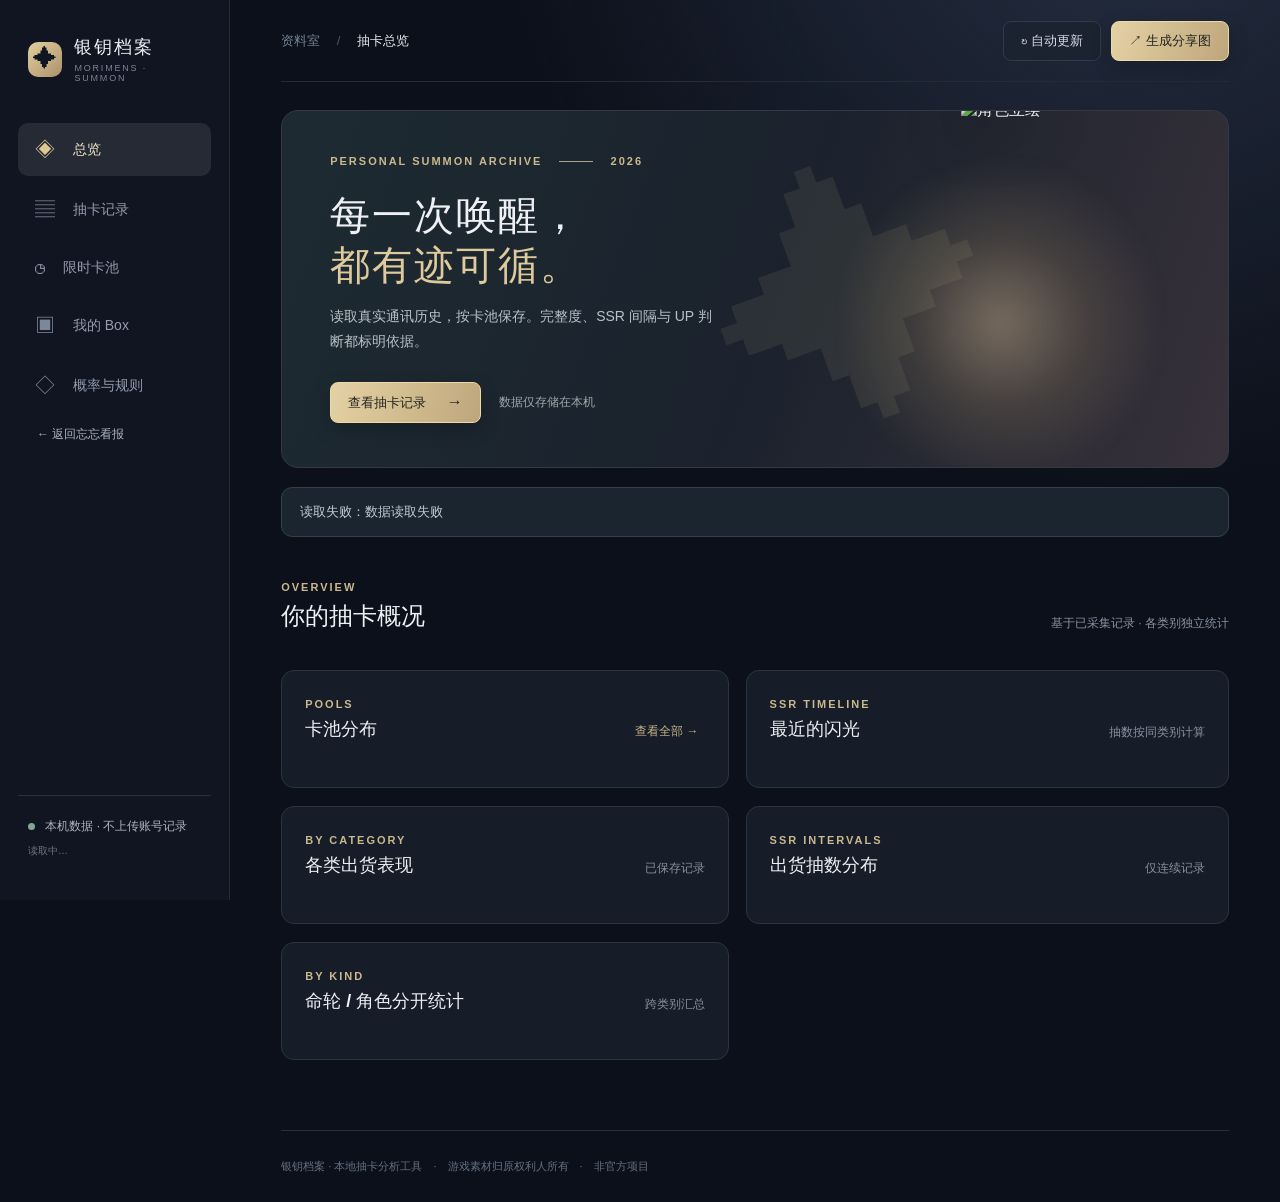
==== commit 40406d40: "Add 我的 Box: per-item pull-derived 启灵/叠位 tracking with player corrections - New "我的 Box" page tallies" ====
--- a/web/analyzer.html
+++ b/web/analyzer.html
@@ -16,6 +16,7 @@
         <button class="nav active" data-view="overview"><span>◈</span> 总览</button>
         <button class="nav" data-view="history"><span>▤</span> 抽卡记录</button>
         <button class="nav" data-view="banners"><span>◷</span> 限时卡池</button>
+        <button class="nav" data-view="box"><span>▣</span> 我的 Box</button>
         <button class="nav" data-view="rules"><span>◇</span> 概率与规则</button>
       </nav>
       <a class="nav home-link" href="index.html">← 返回忘忘看报</a>
@@ -55,10 +56,19 @@
         </div>
         <div id="custom-banner-list"></div>
       </section>
+      <section class="view" id="box">
+        <div class="page-title"><div><span class="kicker">MY BOX</span><h1>我的 Box</h1><p>按抽卡记录统计每个角色/命轮拉到过几次，换算成启灵/叠位；记录有限时新导入的记录只会往已有数据上叠加，到达上限后不再增加。叠位上限可在「概率与规则」页修改，仅供参考，不是官方数据。</p></div>
+          <div class="export-row"><button class="ghost" id="export-box-summary-json">纯抽卡汇总版 JSON</button><button class="ghost" id="export-box-summary-csv">纯抽卡汇总版 CSV</button><button class="ghost" id="export-box-corrected-json">玩家修正版 JSON</button><button class="ghost" id="export-box-corrected-csv">玩家修正版 CSV</button></div>
+        </div>
+        <div class="history-summary" id="box-summary"></div>
+        <div class="box-group"><h3>角色</h3><div id="box-characters" class="box-list"></div></div>
+        <div class="box-group"><h3>命轮</h3><div id="box-wheels" class="box-list"></div></div>
+      </section>
       <section class="view" id="rules">
         <div class="page-title"><div><span class="kicker">PROBABILITY & TRUST</span><h1>概率与保底</h1><p>不同服务器与卡池可能使用不同规则。当前数值是可修改的参考假设，不会伪装成已核实的官方公示。</p></div></div>
         <div class="rules-grid"><section class="panel rule-panel"><span class="kicker">REFERENCE PROFILE</span><h3>用于欧非估计的参考值</h3><div class="field-grid"><label>SSR 单抽基础概率 <span>%</span><input id="base-rate" type="number" min="0.01" max="100" step="0.01"></label><label>SSR 综合概率 <span>%</span><input id="combined-rate" type="number" min="0.01" max="100" step="0.01"></label><label>SSR 硬保底 <span>抽</span><input id="hard-pity" type="number" min="1" max="500" step="1"></label><label>当期 UP 概率 <span>%</span><input id="up-rate" type="number" min="0" max="100" step="1"></label></div><button class="primary" id="save-rules">保存本机设置</button><p class="source-note">默认示例采用社区常见的 3.02% / 30 抽 / 50% 描述；请按游戏内当前卡池的“概率详情”核对后调整。综合概率未用于欧非模型；模型仅用基础概率和硬保底。</p></section><section class="panel"><span class="kicker">HOW IT WORKS</span><h3>计算口径</h3><div class="explain"><b>SSR 抽数</b><p>同类别内两个 SSR 的历史序号之差；没有连续覆盖时显示“待补全”。</p><b>UP 与歪</b><p>工具自动比对历史类别、抽卡时间及同期卡池。只有唯一可匹配的卡池时才标记命中 UP 或“歪”；并行卡池及未识别的类别显示“无法确认”。可在抽卡记录页用下拉框手动指定。</p><b>欧非</b><p>以可计算的 SSR 间隔与参考概率模型的期望抽数比较。少于 5 次有效 SSR 间隔时显示“样本不足”。这是娱乐性描述，不能证明未来结果。</p><b>成就标签</b><p>按相同时间戳把同一批抽卡归为一组，统计双黄 / 五连三金 / 连闪 / 保底之王等表现；仅供娱乐，与游戏内判定无关。</p></div></section></div>
         <div class="profile-panel"><section class="panel rule-panel"><span class="kicker">PLAYER PROFILE · 可选</span><h3>昵称与 UID</h3><div class="profile-row"><label>昵称<input id="profile-nickname" placeholder="展示在分享图和导出文件里，可留空"></label><label>游戏内 UID<input id="profile-uid" placeholder="仅你自己填写，可留空"></label></div><button class="primary" id="save-profile">保存资料</button><p class="source-note">昵称和 UID 完全由你手动填写、只保存在本机浏览器，仅在你主动导出 JSON / 生成分享图时才会写入文件，用于欧非榜单辨认是谁的成绩；工具不会从账号或游戏进程里读取这两项。</p></section></div>
+        <div class="profile-panel"><section class="panel rule-panel"><span class="kicker">MY BOX · 叠位上限</span><h3>各稀有度的启灵/叠位上限</h3><div class="field-grid"><label>SSR 上限<input id="box-cap-SSR" type="number" min="0" max="99" step="1"></label><label>SR 上限<input id="box-cap-SR" type="number" min="0" max="99" step="1"></label><label>R 上限<input id="box-cap-R" type="number" min="0" max="99" step="1"></label><label>Genesis 上限<input id="box-cap-Genesis" type="number" min="0" max="99" step="1"></label></div><button class="primary" id="save-box-caps">保存上限设置</button><p class="source-note">默认值（SSR/SR/R 各 6、Genesis 1）是估计值，不是经过核实的官方数据；请按你了解的实际游戏规则修改。改了之后「我的 Box」页的自动叠位会重新按新上限计算。</p></section></div>
       </section>
       <footer>银钥档案 · 本地抽卡分析工具 <span>·</span> 游戏素材归原权利人所有 <span>·</span> 非官方项目</footer>
     </main>
--- a/web/style.css
+++ b/web/style.css
@@ -91,6 +91,17 @@
 .custom-banner-row{display:flex;align-items:center;justify-content:space-between;gap:16px;background:#171e29;border:1px solid #2a3440;border-radius:10px;padding:14px 18px;margin-top:10px}
 .custom-banner-row b{font-size:14px}
 .custom-banner-row small{display:block;color:#8993a2;font-size:11px;margin-top:4px}
+.box-group{margin-top:28px}
+.box-group h3{font-size:16px;color:#dec895;margin:0 0 12px}
+.box-list{display:grid;gap:8px}
+.box-row{display:flex;align-items:center;gap:16px;background:#171e29;border:1px solid #2a3440;border-radius:10px;padding:12px 16px}
+.box-name{flex:1;min-width:0}
+.box-name b{display:block;font-size:14px}
+.box-name small{display:block;color:#8993a2;font-size:11px;margin-top:3px}
+.box-field{display:flex;flex-direction:column;align-items:center;gap:5px;flex:0 0 96px}
+.box-field label{font-size:10px;color:#8793a3;letter-spacing:.5px}
+.box-readonly{font-size:14px;font-weight:700;color:#dec895}
+.box-field input{width:100%;text-align:center;background:#202936;border:1px solid #3a4551;border-radius:7px;color:#eee;padding:7px 4px;font-size:13px}
 @media(max-width:1050px){.shell{grid-template-columns:72px minmax(0,1fr)}.rail{padding:25px 9px}.brand{padding:0 8px 35px}.brand div,.nav{font-size:0}.nav{padding:10px;text-align:center}.nav span{font-size:22px;margin:0}.rail-bottom{font-size:0}.rail-bottom small{display:none}.stat-grid{grid-template-columns:repeat(2,1fr)}.banner-grid{grid-template-columns:repeat(2,1fr)}}
 @media(max-width:700px){.shell{display:block}.rail{position:static;width:100%;height:auto;display:flex;flex-direction:row;align-items:center;padding:10px 15px}.brand{padding:0}.brand div{display:block}.brand strong{font-size:14px}.brand small{font-size:8px}.rail nav{display:flex;margin-left:auto}.nav{width:38px}.rail-bottom{display:none}main{padding:0 15px}.topbar{height:65px}.top-actions .ghost{display:none}.top-actions .primary{padding:8px 10px}.hero{min-height:310px}.hero-copy{padding:30px 18px;width:76%}.hero h1{font-size:31px}.hero p{font-size:12px}.hero-art{right:-17%;width:53%;opacity:.65}.stat-grid,.dashboard-grid,.rules-grid,.banner-grid{grid-template-columns:1fr}.stat-grid{grid-template-columns:repeat(2,1fr)}.stat{padding:15px;min-height:120px}.stat strong{font-size:26px}.page-title{display:block}.export-row{margin-top:18px}.record{flex-wrap:wrap}.record .record-date{margin-left:55px;text-align:left}.record .record-meta{min-width:auto}.search{margin-left:0}.filter-row{gap:10px}}
 [hidden]{display:none!important}.ssr-row{display:flex;align-items:center;gap:16px;padding:17px 20px;background:#171f2a;border:1px solid #34404e;border-radius:12px}.ssr-row img{width:64px;height:64px;flex:0 0 64px;object-fit:cover;border-radius:9px;background:#29333f}.ssr-row .placeholder{width:64px;height:64px;flex:0 0 64px;border-radius:9px}.ssr-row-body{flex:1;min-width:0}.ssr-row-top{display:flex;justify-content:space-between;align-items:center;gap:12px}.ssr-row-top b{font-size:16px}.ssr-row-top small{display:block;color:#91a0ae;font-size:11px;margin-top:4px;white-space:nowrap;overflow:hidden;text-overflow:ellipsis}.draw-track{height:34px;background:#293340;border-radius:7px;margin-top:13px;overflow:hidden}.draw-fill{height:100%;min-width:100px;border-radius:7px;display:flex;align-items:center;padding:0 13px;color:#102124;white-space:nowrap;transition:width .25s ease}.draw-fill strong{font-size:17px}.draw-fill.lucky{background:linear-gradient(90deg,#2bd2a1,#6be2b8)}.draw-fill.normal{background:linear-gradient(90deg,#b9caa4,#dcdaa1)}.draw-fill.late{background:linear-gradient(90deg,#e5bf7e,#e7a4a2)}.draw-fill.unknown{background:#6b788a;color:#fff}.pity-now{display:flex;align-items:center;gap:14px;background:#20352f;border:1px solid #39705e;border-radius:12px;padding:17px 20px}.pity-icon{display:grid;place-items:center;height:54px;width:54px;background:#335144;border-radius:9px;color:#8ae2b5;font-size:28px}.pity-now div:nth-child(2){flex:1}.pity-now b{font-size:16px}.pity-now small{display:block;color:#a7bfaf;font-size:11px;margin-top:5px}.pity-now>span{color:#8ae2b5;font-size:12px}.modal-overlay{position:fixed;inset:0;z-index:20;background:#05080dcc;display:grid;place-items:center;padding:18px}.update-modal{position:relative;background:#17202c;border:1px solid #596055;border-radius:17px;width:min(620px,100%);padding:30px;box-shadow:0 30px 80px #0009}.update-modal h2{margin:9px 0 12px;font-size:27px}.modal-intro{color:#b4bfca;font-size:13px;line-height:1.8}.modal-close{position:absolute;right:18px;top:12px;border:0;background:none;color:#9ca9b6;font-size:28px}.progress-track{height:12px;background:#303c49;border-radius:20px;overflow:hidden;margin:25px 0 10px}.progress-track div{height:100%;width:0;background:linear-gradient(90deg,#3acb9d,#dfce9c);transition:width .3s}.progress-line{display:flex;justify-content:space-between;gap:12px;color:#e9eee9;font-size:13px}.progress-line span{white-space:nowrap;color:#d5ca9f}.progress-coverage{color:#8fa1ad;font-size:11px;line-height:1.7;margin-top:16px}.progress-log{margin-top:16px;background:#101925;border:1px solid #303b47;border-radius:9px;padding:12px;color:#9eabb8;font-size:11px;line-height:1.8;min-height:57px;max-height:110px;overflow:auto}.modal-actions{display:flex;justify-content:flex-end;gap:9px;margin-top:20px}.modal-actions button:disabled{opacity:.5;cursor:wait}@media(max-width:700px){.ssr-row{padding:12px;gap:10px}.ssr-row img,.ssr-row .placeholder{width:48px;height:48px;flex:0 0 48px}.ssr-row-top b{font-size:14px}.ssr-row-top small{max-width:210px}.draw-track{height:30px}.draw-fill strong{font-size:14px}.history-summary{flex-wrap:wrap}.update-modal{padding:23px}.progress-line{display:block}.progress-line span{display:block;margin-top:7px}}
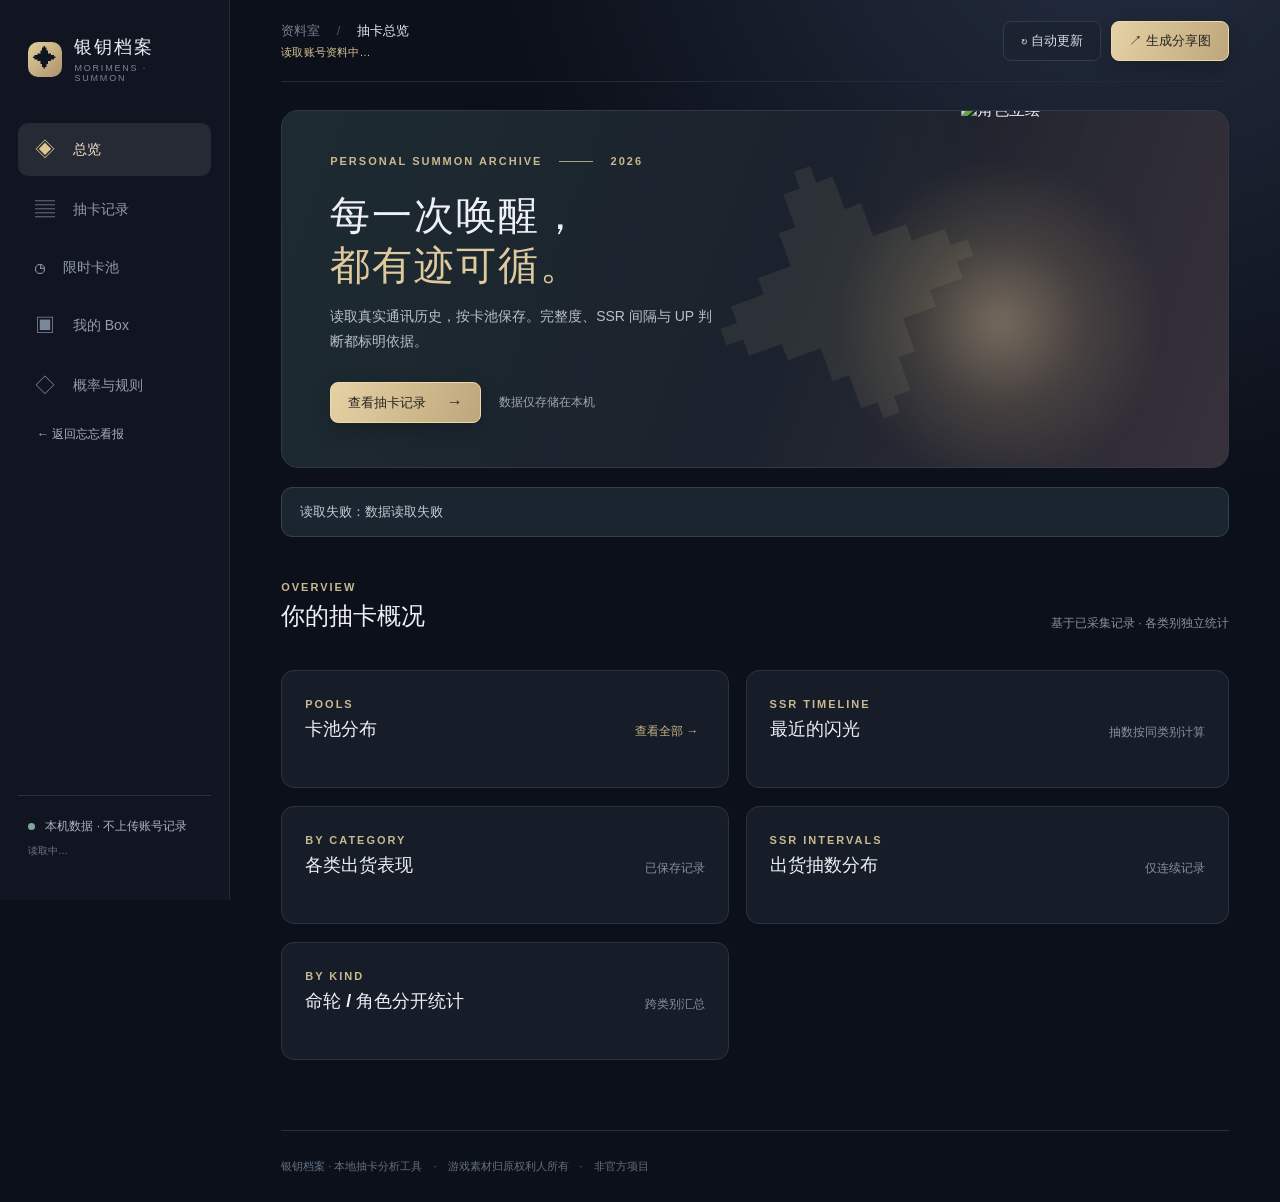
==== commit 8fc6903f: "Bundle game images and show UID and nickname in analysis" ====
--- a/web/analyzer.html
+++ b/web/analyzer.html
@@ -23,7 +23,7 @@
       <div class="rail-bottom"><span class="status-dot"></span> 本机数据 · 不上传账号记录<br><small id="sync-time">读取中…</small></div>
     </aside>
     <main>
-      <header class="topbar"><div class="crumb">资料室 <span>/</span> <b id="view-name">抽卡总览</b></div><div class="top-actions"><button class="ghost" id="refresh">↻ 自动更新</button><button class="primary" id="share">↗ 生成分享图</button></div></header>
+      <header class="topbar"><div class="crumb">资料室 <span>/</span> <b id="view-name">抽卡总览</b><small id="player-identity" class="player-identity">读取账号资料中…</small></div><div class="top-actions"><button class="ghost" id="refresh">↻ 自动更新</button><button class="primary" id="share">↗ 生成分享图</button></div></header>
       <section class="view active" id="overview">
         <div class="hero"><div class="hero-copy"><div class="eyebrow">PERSONAL SUMMON ARCHIVE <span class="line"></span> 2026</div><h1>每一次唤醒，<br><em>都有迹可循。</em></h1><p>读取真实通讯历史，按卡池保存。完整度、SSR 间隔与 UP 判断都标明依据。</p><div class="hero-actions"><button class="primary" id="go-history">查看抽卡记录 <span>→</span></button><span>数据仅存储在本机</span></div></div><div class="hero-art"><div class="halo"></div><img id="hero-portrait" alt="角色立绘"></div></div>
         <div class="notice" id="coverage-notice"></div>
@@ -57,7 +57,7 @@
         <div id="custom-banner-list"></div>
       </section>
       <section class="view" id="box">
-        <div class="page-title"><div><span class="kicker">MY BOX</span><h1>我的 Box</h1><p>按抽卡记录统计每个角色/命轮拉到过几次，换算成启灵/叠位；记录有限时新导入的记录只会往已有数据上叠加，到达上限后不再增加。叠位上限可在「概率与规则」页修改，仅供参考，不是官方数据。</p></div>
+        <div class="page-title"><div><span class="kicker">MY BOX</span><h1>我的 Box</h1><p>角色立绘与命轮图片按图鉴对应显示。卡片下方是启灵或叠位、等级及修正值；点击角色阶段数字可标记你确认的关键启灵，达成后会以暖金色高亮。抽卡记录仅能估算已有副本，等级需自行填写。</p></div>
           <div class="export-row"><button class="ghost" id="export-box-summary-json">纯抽卡汇总版 JSON</button><button class="ghost" id="export-box-summary-csv">纯抽卡汇总版 CSV</button><button class="ghost" id="export-box-corrected-json">玩家修正版 JSON</button><button class="ghost" id="export-box-corrected-csv">玩家修正版 CSV</button></div>
         </div>
         <div class="history-summary" id="box-summary"></div>
@@ -67,7 +67,7 @@
       <section class="view" id="rules">
         <div class="page-title"><div><span class="kicker">PROBABILITY & TRUST</span><h1>概率与保底</h1><p>不同服务器与卡池可能使用不同规则。当前数值是可修改的参考假设，不会伪装成已核实的官方公示。</p></div></div>
         <div class="rules-grid"><section class="panel rule-panel"><span class="kicker">REFERENCE PROFILE</span><h3>用于欧非估计的参考值</h3><div class="field-grid"><label>SSR 单抽基础概率 <span>%</span><input id="base-rate" type="number" min="0.01" max="100" step="0.01"></label><label>SSR 综合概率 <span>%</span><input id="combined-rate" type="number" min="0.01" max="100" step="0.01"></label><label>SSR 硬保底 <span>抽</span><input id="hard-pity" type="number" min="1" max="500" step="1"></label><label>当期 UP 概率 <span>%</span><input id="up-rate" type="number" min="0" max="100" step="1"></label></div><button class="primary" id="save-rules">保存本机设置</button><p class="source-note">默认示例采用社区常见的 3.02% / 30 抽 / 50% 描述；请按游戏内当前卡池的“概率详情”核对后调整。综合概率未用于欧非模型；模型仅用基础概率和硬保底。</p></section><section class="panel"><span class="kicker">HOW IT WORKS</span><h3>计算口径</h3><div class="explain"><b>SSR 抽数</b><p>同类别内两个 SSR 的历史序号之差；没有连续覆盖时显示“待补全”。</p><b>UP 与歪</b><p>工具自动比对历史类别、抽卡时间及同期卡池。只有唯一可匹配的卡池时才标记命中 UP 或“歪”；并行卡池及未识别的类别显示“无法确认”。可在抽卡记录页用下拉框手动指定。</p><b>欧非</b><p>以可计算的 SSR 间隔与参考概率模型的期望抽数比较。少于 5 次有效 SSR 间隔时显示“样本不足”。这是娱乐性描述，不能证明未来结果。</p><b>成就标签</b><p>按相同时间戳把同一批抽卡归为一组，统计双黄 / 五连三金 / 连闪 / 保底之王等表现；仅供娱乐，与游戏内判定无关。</p></div></section></div>
-        <div class="profile-panel"><section class="panel rule-panel"><span class="kicker">PLAYER PROFILE · 可选</span><h3>昵称与 UID</h3><div class="profile-row"><label>昵称<input id="profile-nickname" placeholder="展示在分享图和导出文件里，可留空"></label><label>游戏内 UID<input id="profile-uid" placeholder="仅你自己填写，可留空"></label></div><button class="primary" id="save-profile">保存资料</button><p class="source-note">昵称和 UID 完全由你手动填写、只保存在本机浏览器，仅在你主动导出 JSON / 生成分享图时才会写入文件，用于欧非榜单辨认是谁的成绩；工具不会从账号或游戏进程里读取这两项。</p></section></div>
+        <div class="profile-panel"><section class="panel rule-panel"><span class="kicker">PLAYER PROFILE</span><h3>昵称与 UID</h3><div class="profile-row"><label>昵称<input id="profile-nickname" placeholder="输入游戏昵称，显示在分析页和导出文件中"></label><label>游戏内 UID<input id="profile-uid" placeholder="通讯记录会自动识别；也可手动填写"></label></div><button class="primary" id="save-profile">保存资料</button><p class="source-note">UID 优先从抽卡历史通讯的 playerId 自动读取；旧记录若缺少该字段，可手动填写。昵称不在已验证的抽卡历史响应中，需由你填写。资料保存在本机浏览器，并在主动导出 JSON 时写入文件。</p></section></div>
         <div class="profile-panel"><section class="panel rule-panel"><span class="kicker">MY BOX · 叠位上限</span><h3>各稀有度的启灵/叠位上限</h3><div class="field-grid"><label>SSR 上限<input id="box-cap-SSR" type="number" min="0" max="99" step="1"></label><label>SR 上限<input id="box-cap-SR" type="number" min="0" max="99" step="1"></label><label>R 上限<input id="box-cap-R" type="number" min="0" max="99" step="1"></label><label>Genesis 上限<input id="box-cap-Genesis" type="number" min="0" max="99" step="1"></label></div><button class="primary" id="save-box-caps">保存上限设置</button><p class="source-note">默认值（SSR/SR/R 各 6、Genesis 1）是估计值，不是经过核实的官方数据；请按你了解的实际游戏规则修改。改了之后「我的 Box」页的自动叠位会重新按新上限计算。</p></section></div>
       </section>
       <footer>银钥档案 · 本地抽卡分析工具 <span>·</span> 游戏素材归原权利人所有 <span>·</span> 非官方项目</footer>
--- a/web/style.css
+++ b/web/style.css
@@ -10,6 +10,7 @@
 .badge{display:inline-flex;align-items:center;gap:6px;padding:8px 14px;border-radius:999px;background:linear-gradient(110deg,#3a2f22,#241d16);border:1px solid #6a5636;color:#f0d9a0;font-size:12px;font-weight:600}
 .badge span{font-size:14px}
 .profile-panel{margin-top:16px}
+.player-identity{display:block;margin-top:5px;color:#d8c497;font-size:11px;letter-spacing:.2px}
 .profile-row{display:grid;grid-template-columns:1fr 1fr;gap:17px;margin-bottom:14px}
 .profile-row label{font-size:12px;color:#acb7c4}
 .profile-row input{display:block;width:100%;background:#202936;border:1px solid #3a4551;border-radius:8px;color:#eee;padding:11px;margin-top:8px}
@@ -72,8 +73,7 @@
 .guide-section pre{background:#10151e;border:1px solid #2a3441;border-radius:10px;padding:14px 16px;overflow-x:auto}
 .guide-section pre code{background:none;padding:0}
 @media(max-width:860px){.card-grid{grid-template-columns:1fr}.profile-row{grid-template-columns:1fr}.site-hero{padding:34px 26px}}
-/* Original rarity-coded badges — no game artwork ships with this tool, see
-   sync_skeydb_assets.py for why; these are drawn, not copied. */
+/* Rarity badges remain as a fallback when an upstream image is unavailable. */
 .placeholder{display:flex;align-items:center;justify-content:center;font-weight:700;color:#1a1510;letter-spacing:.5px;text-shadow:0 1px 0 #fff3}
 .placeholder.r-genesis{background:linear-gradient(135deg,#f2b4e0,#8f7af0,#6fd9f0);color:#201433}
 .placeholder.r-ssr{background:linear-gradient(135deg,#f6dfa0,#c99d4e)}
@@ -102,6 +102,22 @@
 .box-field label{font-size:10px;color:#8793a3;letter-spacing:.5px}
 .box-readonly{font-size:14px;font-weight:700;color:#dec895}
 .box-field input{width:100%;text-align:center;background:#202936;border:1px solid #3a4551;border-radius:7px;color:#eee;padding:7px 4px;font-size:13px}
+.box-list{display:grid;grid-template-columns:repeat(auto-fill,minmax(185px,1fr));gap:16px}
+.box-card{min-width:0;background:#171e29;border:1px solid #35404d;border-radius:14px;overflow:hidden}
+.box-card.r-ssr{border-color:#8b7145}.box-card.r-genesis{border-color:#8f6aa4}
+.box-art{height:252px;display:grid;place-items:center;background:radial-gradient(circle at 50% 35%,#465263,#1e2732 68%);overflow:hidden}
+.box-art img{height:100%;width:100%;object-fit:contain;object-position:center bottom}
+.box-art-fallback{font-size:42px;color:#d6c99d}
+.box-card-body{padding:13px}.box-card-name{display:block;font-size:15px;white-space:nowrap;overflow:hidden;text-overflow:ellipsis}
+.box-card-body>small{display:block;color:#91a0ae;font-size:11px;margin-top:4px}
+.box-values{display:flex;justify-content:space-between;gap:7px;margin-top:12px;padding-top:11px;border-top:1px solid #34404b}
+.box-values span{display:grid;gap:2px}.box-values label{font-size:11px;color:#94a1ae}.box-values strong{color:#ead39c;font-size:18px}
+.box-stages{display:flex;gap:4px;flex-wrap:wrap;margin-top:11px}
+.box-stage{width:25px;height:25px;border:1px solid #4b5561;border-radius:6px;background:#26313d;color:#92a0ad;font-size:11px;padding:0}
+.box-stage.reached{background:#3a554c;color:#b4e7c9;border-color:#548c71}
+.box-stage.key-stage{border-color:#e2ae66;color:#ffe2ae;box-shadow:0 0 0 1px #e2ae6677 inset}
+.box-stage.key-stage.reached{background:#a05e24;color:#fff3d8;border-color:#f1ba73}
+.box-edit{display:grid;grid-template-columns:1fr 1fr;gap:7px;margin-top:12px}.box-edit label{color:#8e9aa8;font-size:10px}.box-edit input{display:block;width:100%;margin-top:4px;background:#202936;border:1px solid #3a4551;border-radius:6px;color:#eee;padding:5px;font-size:12px}
 @media(max-width:1050px){.shell{grid-template-columns:72px minmax(0,1fr)}.rail{padding:25px 9px}.brand{padding:0 8px 35px}.brand div,.nav{font-size:0}.nav{padding:10px;text-align:center}.nav span{font-size:22px;margin:0}.rail-bottom{font-size:0}.rail-bottom small{display:none}.stat-grid{grid-template-columns:repeat(2,1fr)}.banner-grid{grid-template-columns:repeat(2,1fr)}}
 @media(max-width:700px){.shell{display:block}.rail{position:static;width:100%;height:auto;display:flex;flex-direction:row;align-items:center;padding:10px 15px}.brand{padding:0}.brand div{display:block}.brand strong{font-size:14px}.brand small{font-size:8px}.rail nav{display:flex;margin-left:auto}.nav{width:38px}.rail-bottom{display:none}main{padding:0 15px}.topbar{height:65px}.top-actions .ghost{display:none}.top-actions .primary{padding:8px 10px}.hero{min-height:310px}.hero-copy{padding:30px 18px;width:76%}.hero h1{font-size:31px}.hero p{font-size:12px}.hero-art{right:-17%;width:53%;opacity:.65}.stat-grid,.dashboard-grid,.rules-grid,.banner-grid{grid-template-columns:1fr}.stat-grid{grid-template-columns:repeat(2,1fr)}.stat{padding:15px;min-height:120px}.stat strong{font-size:26px}.page-title{display:block}.export-row{margin-top:18px}.record{flex-wrap:wrap}.record .record-date{margin-left:55px;text-align:left}.record .record-meta{min-width:auto}.search{margin-left:0}.filter-row{gap:10px}}
 [hidden]{display:none!important}.ssr-row{display:flex;align-items:center;gap:16px;padding:17px 20px;background:#171f2a;border:1px solid #34404e;border-radius:12px}.ssr-row img{width:64px;height:64px;flex:0 0 64px;object-fit:cover;border-radius:9px;background:#29333f}.ssr-row .placeholder{width:64px;height:64px;flex:0 0 64px;border-radius:9px}.ssr-row-body{flex:1;min-width:0}.ssr-row-top{display:flex;justify-content:space-between;align-items:center;gap:12px}.ssr-row-top b{font-size:16px}.ssr-row-top small{display:block;color:#91a0ae;font-size:11px;margin-top:4px;white-space:nowrap;overflow:hidden;text-overflow:ellipsis}.draw-track{height:34px;background:#293340;border-radius:7px;margin-top:13px;overflow:hidden}.draw-fill{height:100%;min-width:100px;border-radius:7px;display:flex;align-items:center;padding:0 13px;color:#102124;white-space:nowrap;transition:width .25s ease}.draw-fill strong{font-size:17px}.draw-fill.lucky{background:linear-gradient(90deg,#2bd2a1,#6be2b8)}.draw-fill.normal{background:linear-gradient(90deg,#b9caa4,#dcdaa1)}.draw-fill.late{background:linear-gradient(90deg,#e5bf7e,#e7a4a2)}.draw-fill.unknown{background:#6b788a;color:#fff}.pity-now{display:flex;align-items:center;gap:14px;background:#20352f;border:1px solid #39705e;border-radius:12px;padding:17px 20px}.pity-icon{display:grid;place-items:center;height:54px;width:54px;background:#335144;border-radius:9px;color:#8ae2b5;font-size:28px}.pity-now div:nth-child(2){flex:1}.pity-now b{font-size:16px}.pity-now small{display:block;color:#a7bfaf;font-size:11px;margin-top:5px}.pity-now>span{color:#8ae2b5;font-size:12px}.modal-overlay{position:fixed;inset:0;z-index:20;background:#05080dcc;display:grid;place-items:center;padding:18px}.update-modal{position:relative;background:#17202c;border:1px solid #596055;border-radius:17px;width:min(620px,100%);padding:30px;box-shadow:0 30px 80px #0009}.update-modal h2{margin:9px 0 12px;font-size:27px}.modal-intro{color:#b4bfca;font-size:13px;line-height:1.8}.modal-close{position:absolute;right:18px;top:12px;border:0;background:none;color:#9ca9b6;font-size:28px}.progress-track{height:12px;background:#303c49;border-radius:20px;overflow:hidden;margin:25px 0 10px}.progress-track div{height:100%;width:0;background:linear-gradient(90deg,#3acb9d,#dfce9c);transition:width .3s}.progress-line{display:flex;justify-content:space-between;gap:12px;color:#e9eee9;font-size:13px}.progress-line span{white-space:nowrap;color:#d5ca9f}.progress-coverage{color:#8fa1ad;font-size:11px;line-height:1.7;margin-top:16px}.progress-log{margin-top:16px;background:#101925;border:1px solid #303b47;border-radius:9px;padding:12px;color:#9eabb8;font-size:11px;line-height:1.8;min-height:57px;max-height:110px;overflow:auto}.modal-actions{display:flex;justify-content:flex-end;gap:9px;margin-top:20px}.modal-actions button:disabled{opacity:.5;cursor:wait}@media(max-width:700px){.ssr-row{padding:12px;gap:10px}.ssr-row img,.ssr-row .placeholder{width:48px;height:48px;flex:0 0 48px}.ssr-row-top b{font-size:14px}.ssr-row-top small{max-width:210px}.draw-track{height:30px}.draw-fill strong{font-size:14px}.history-summary{flex-wrap:wrap}.update-modal{padding:23px}.progress-line{display:block}.progress-line span{display:block;margin-top:7px}}
